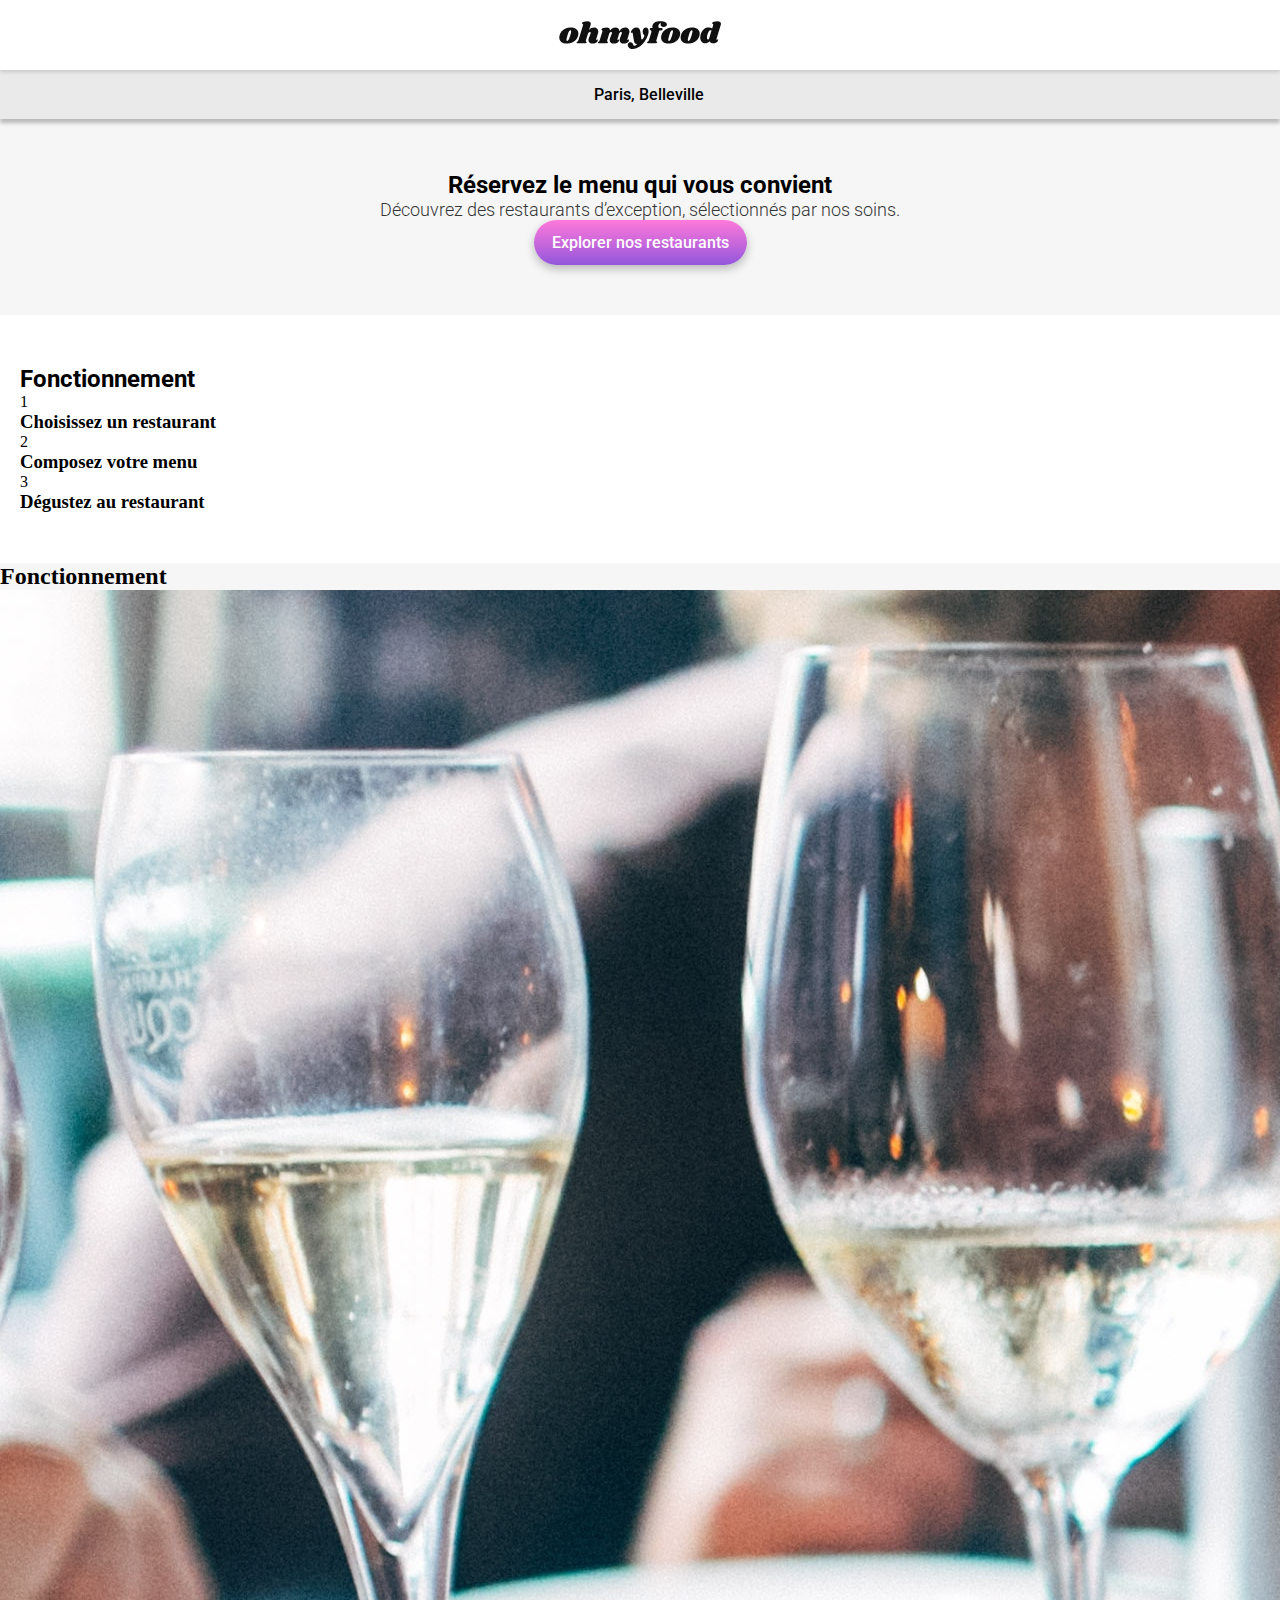
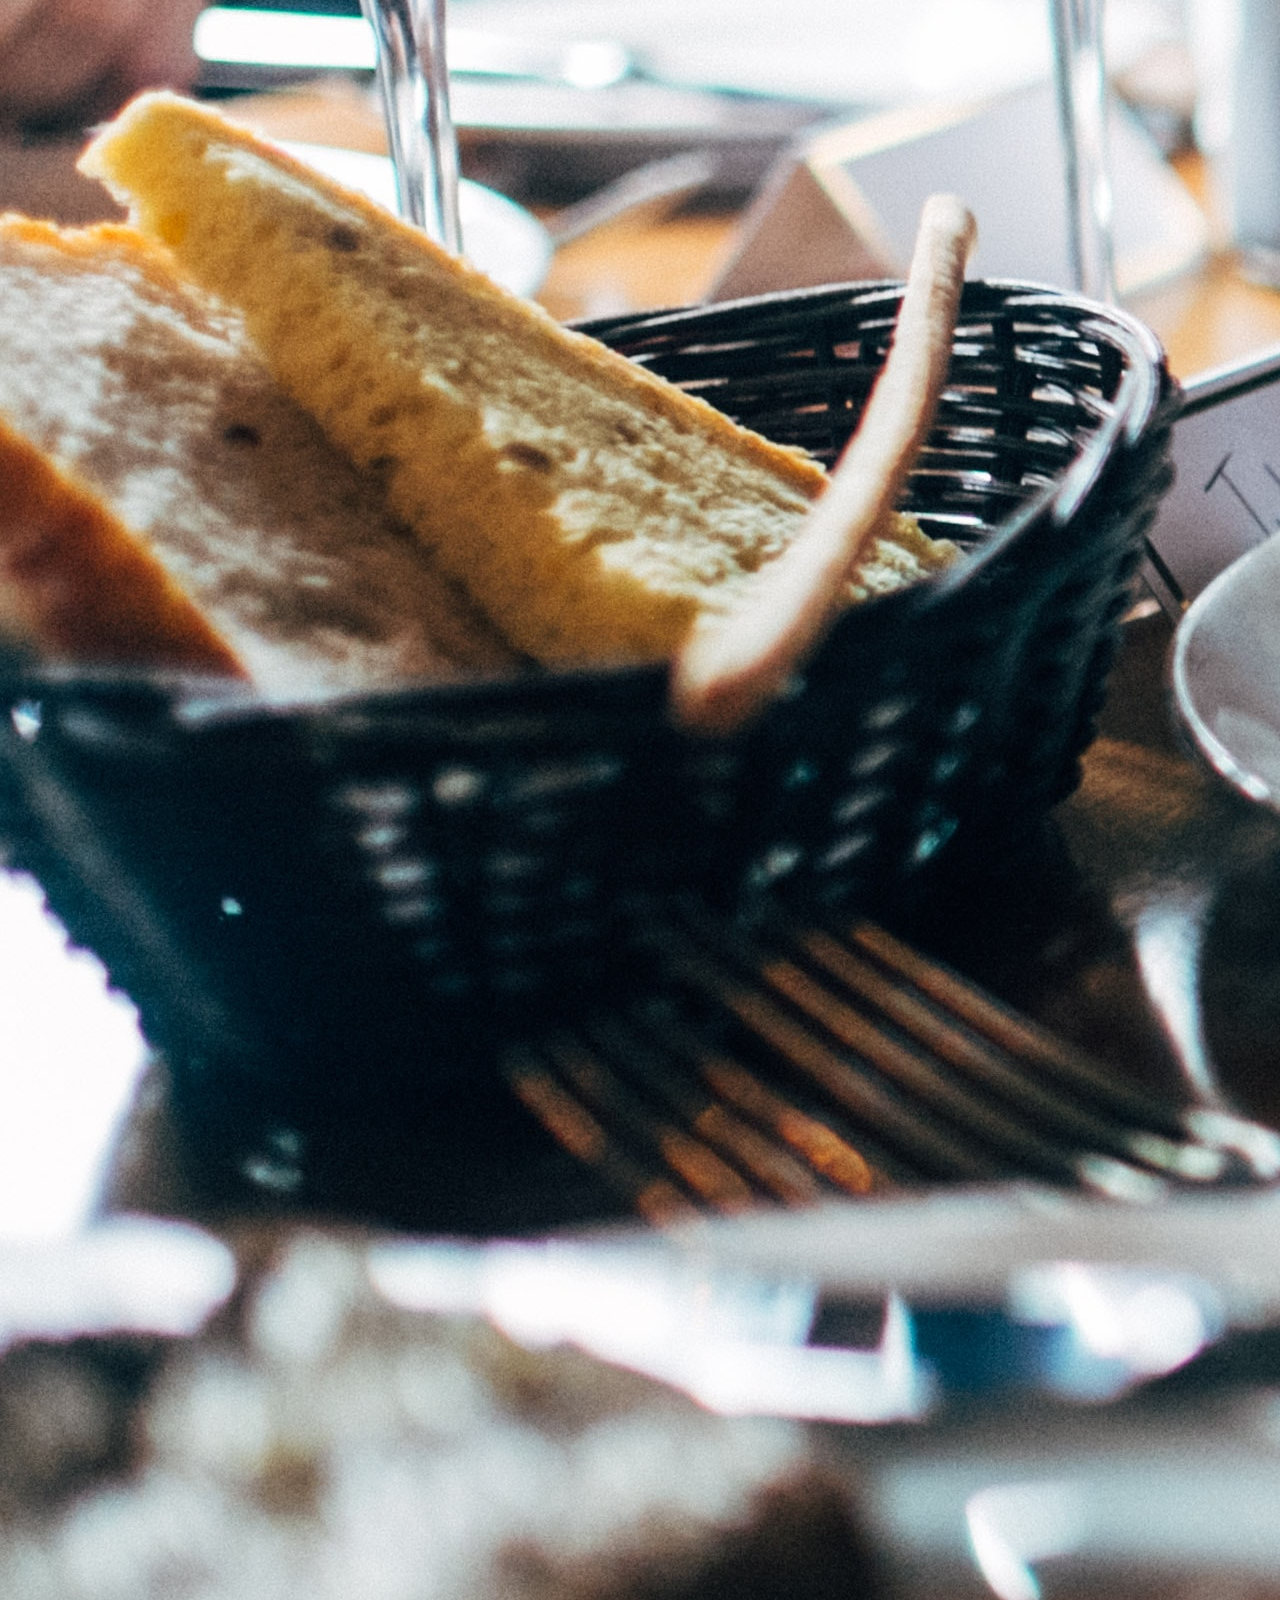
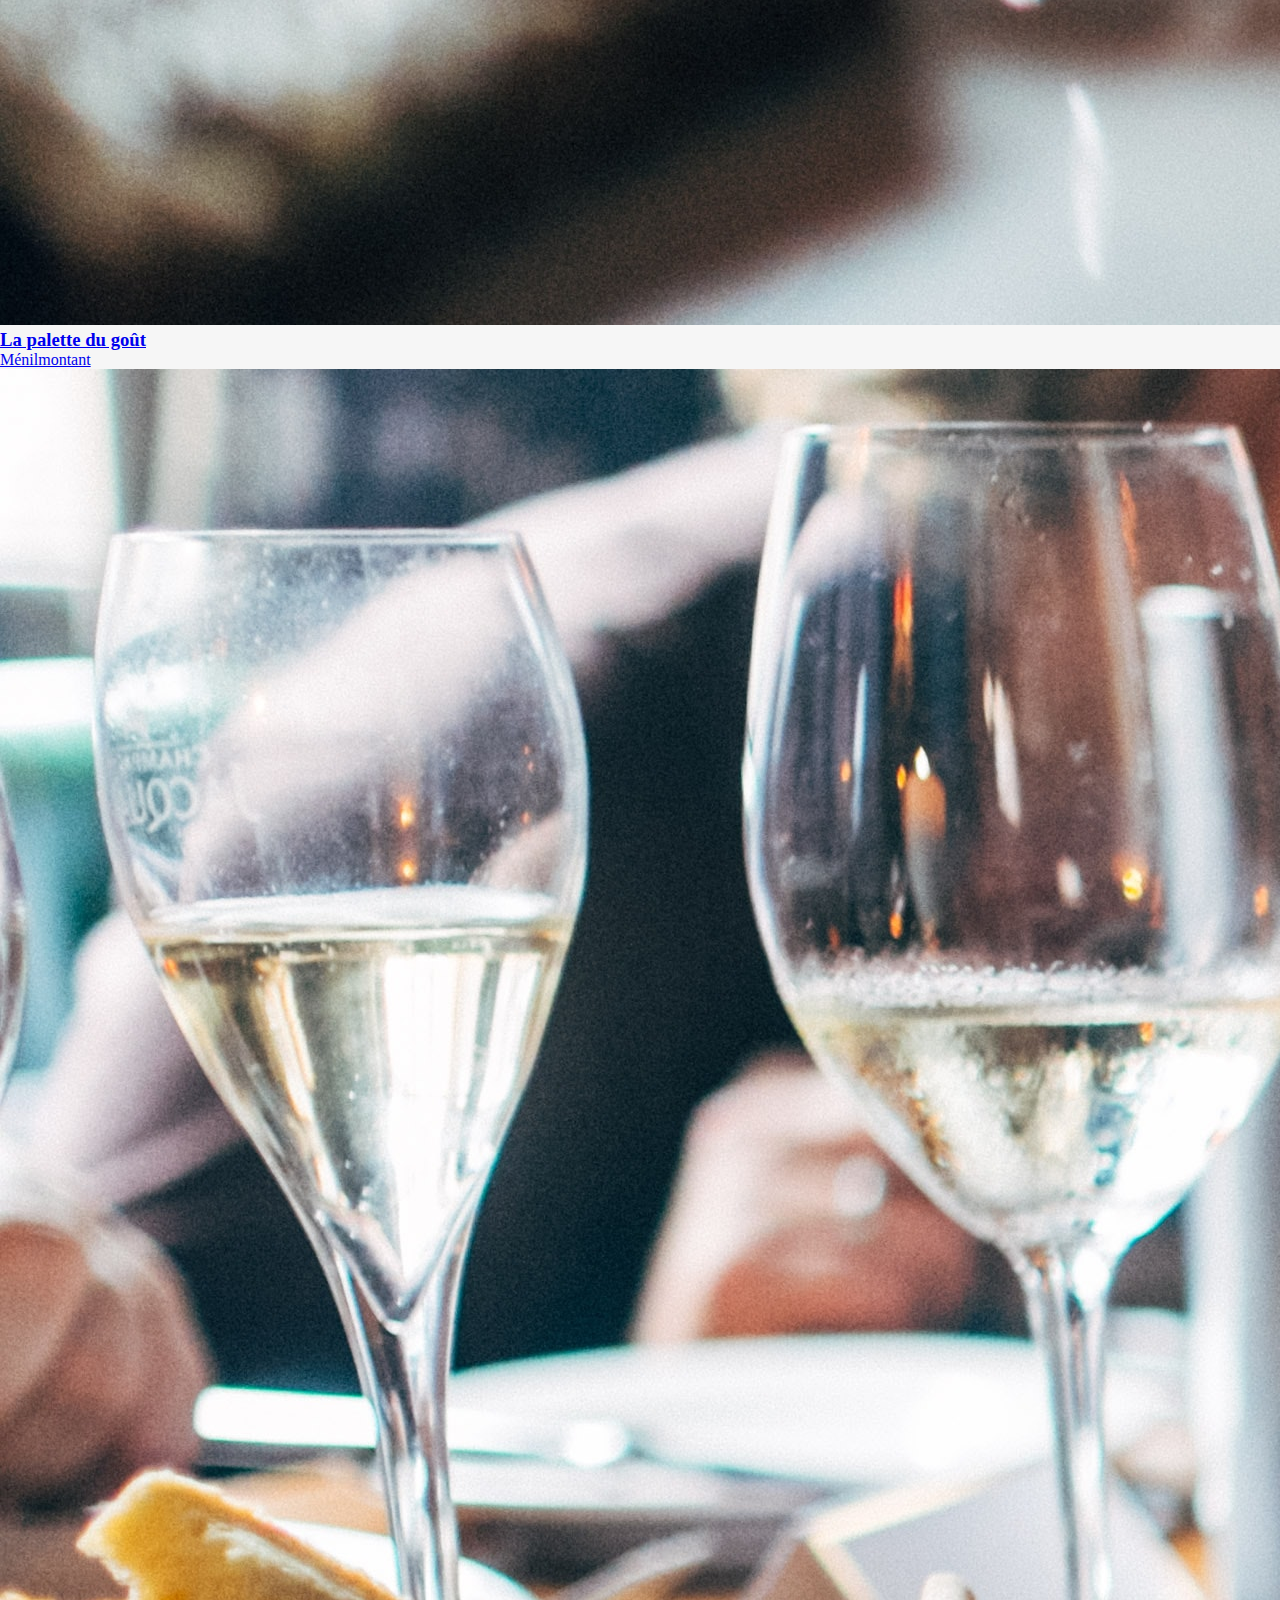
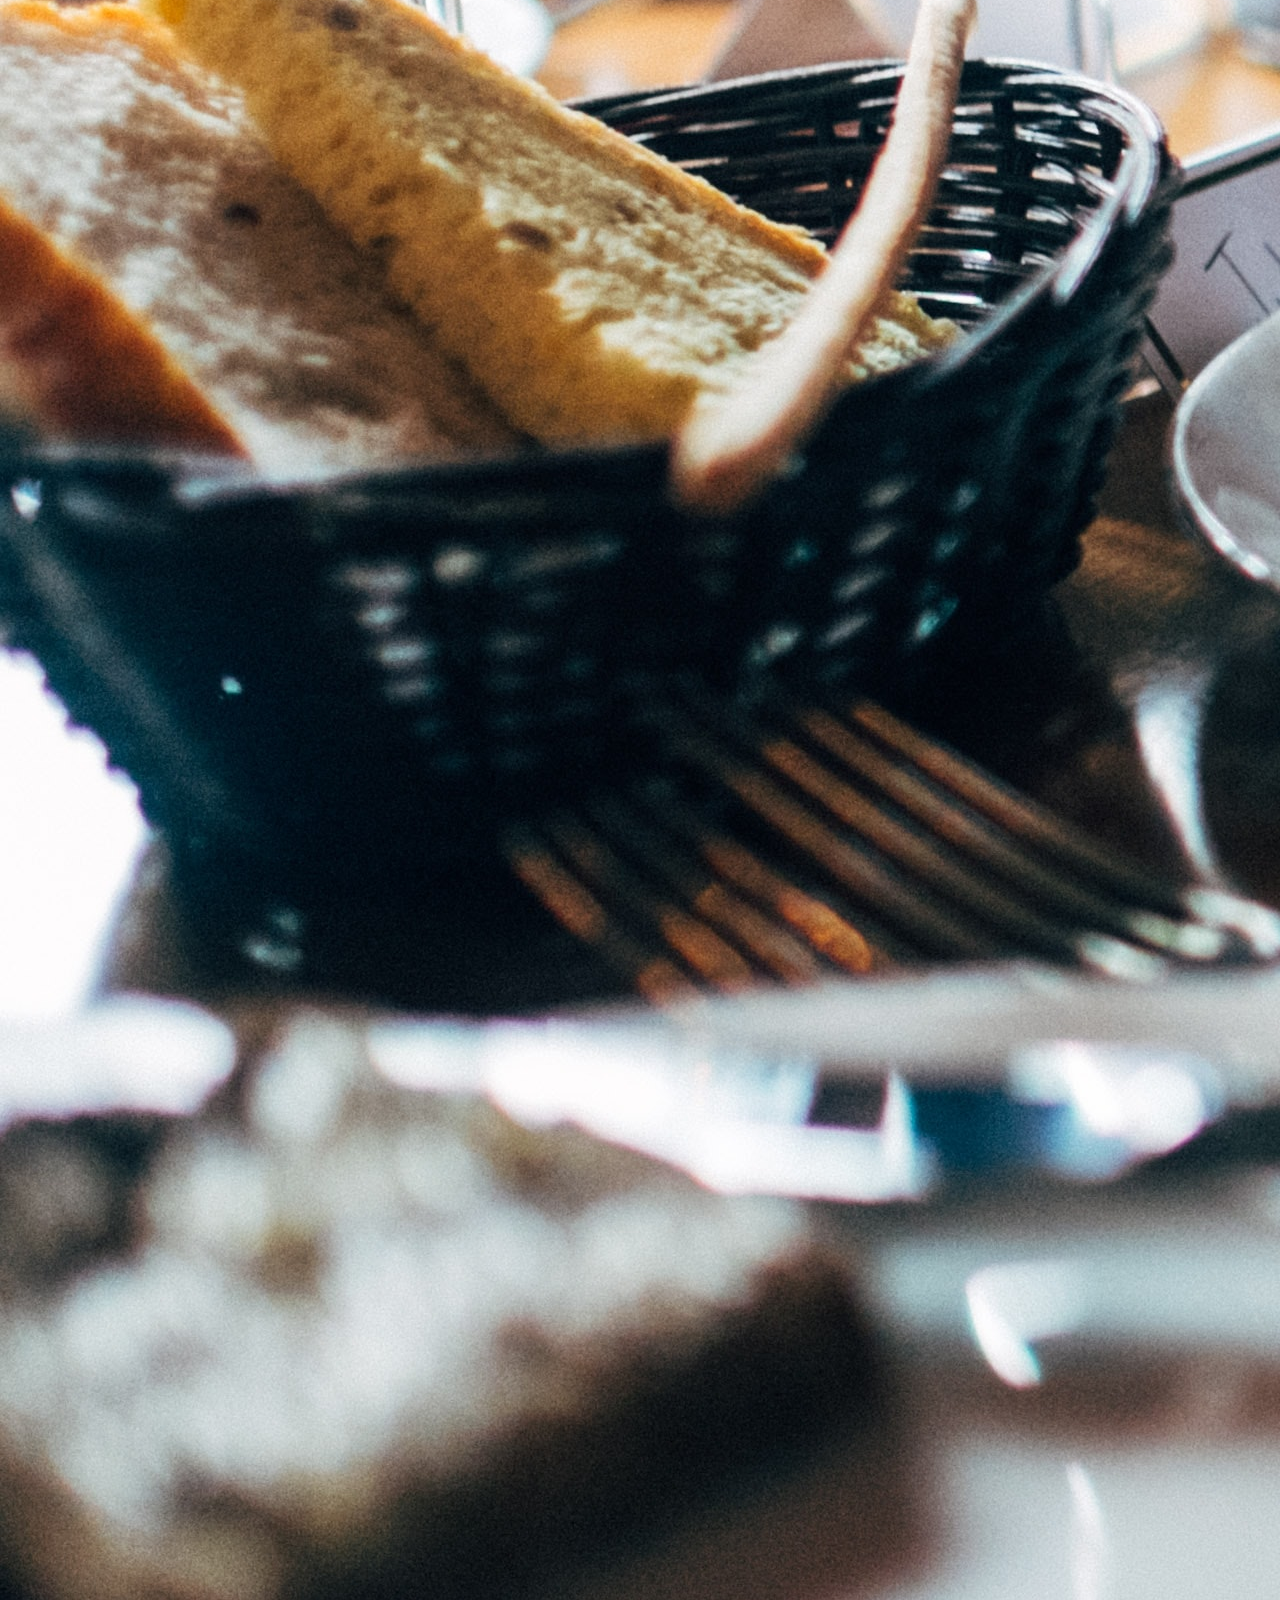
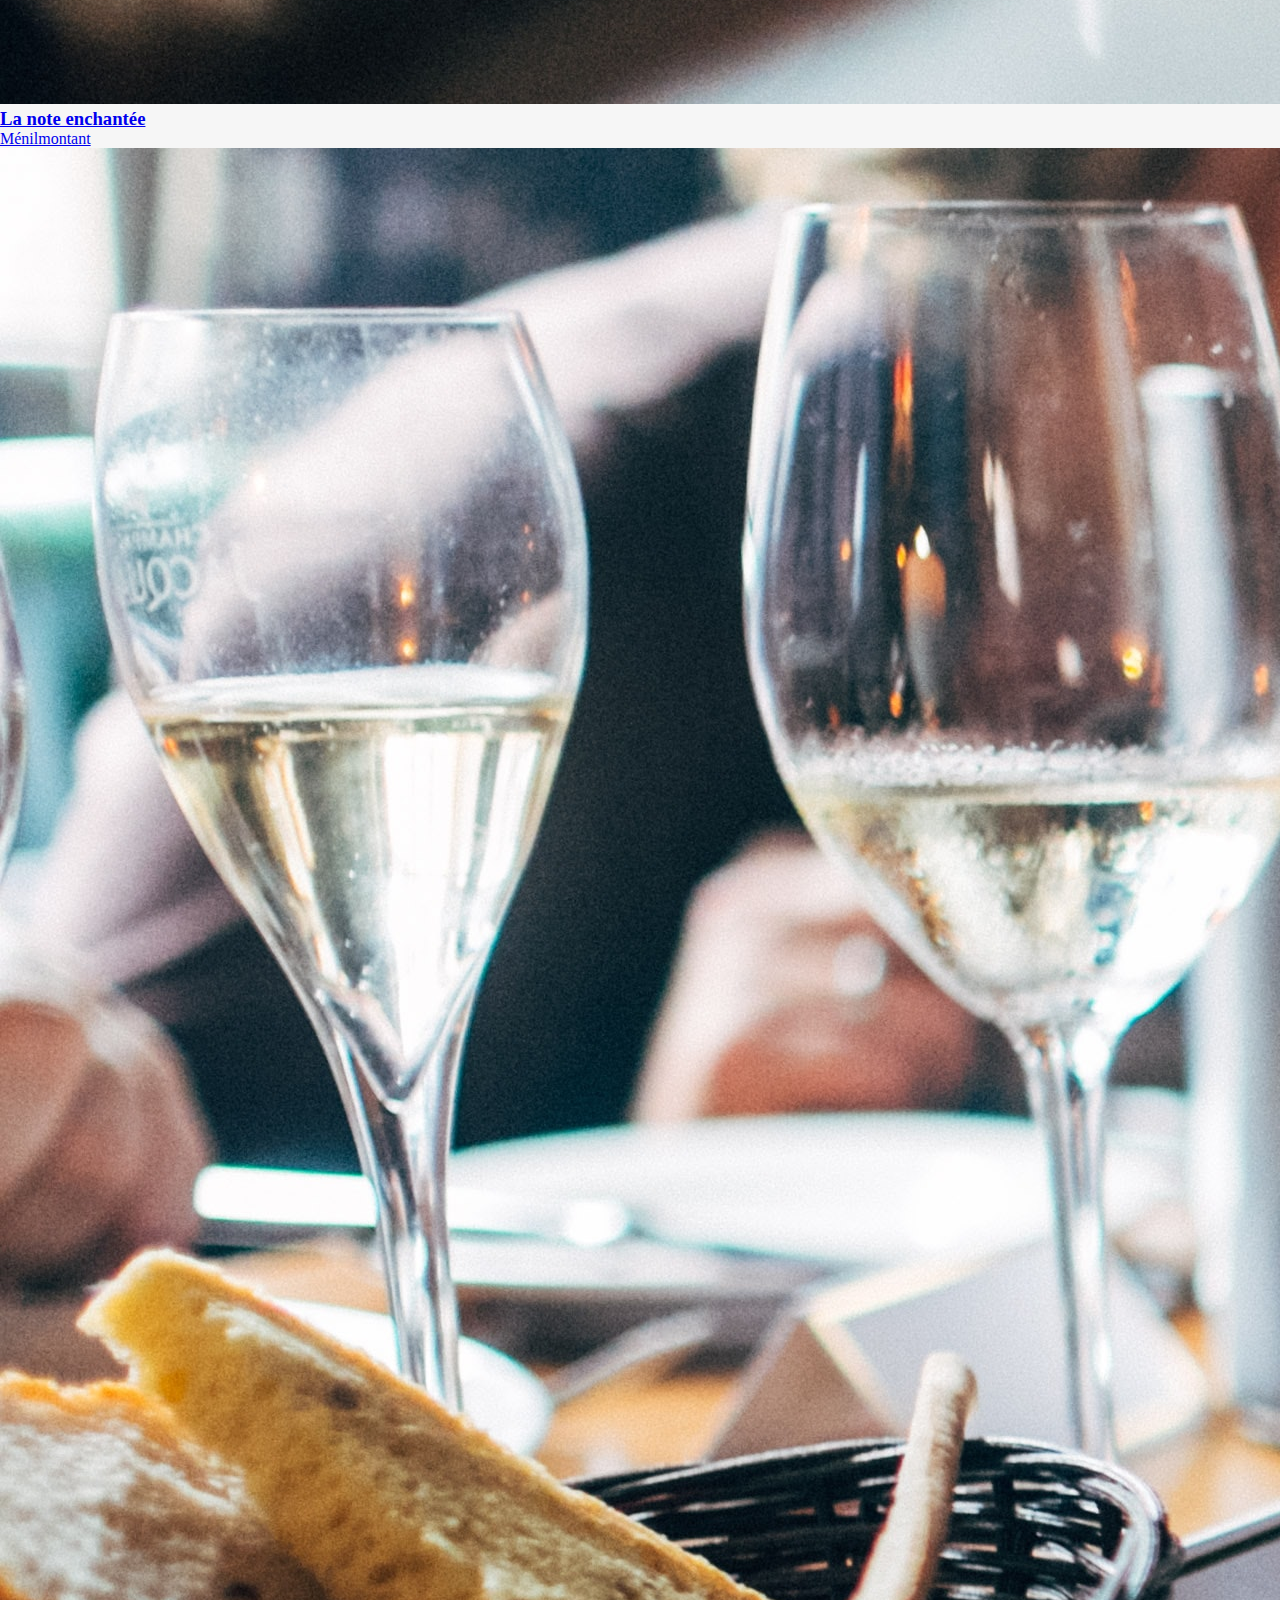
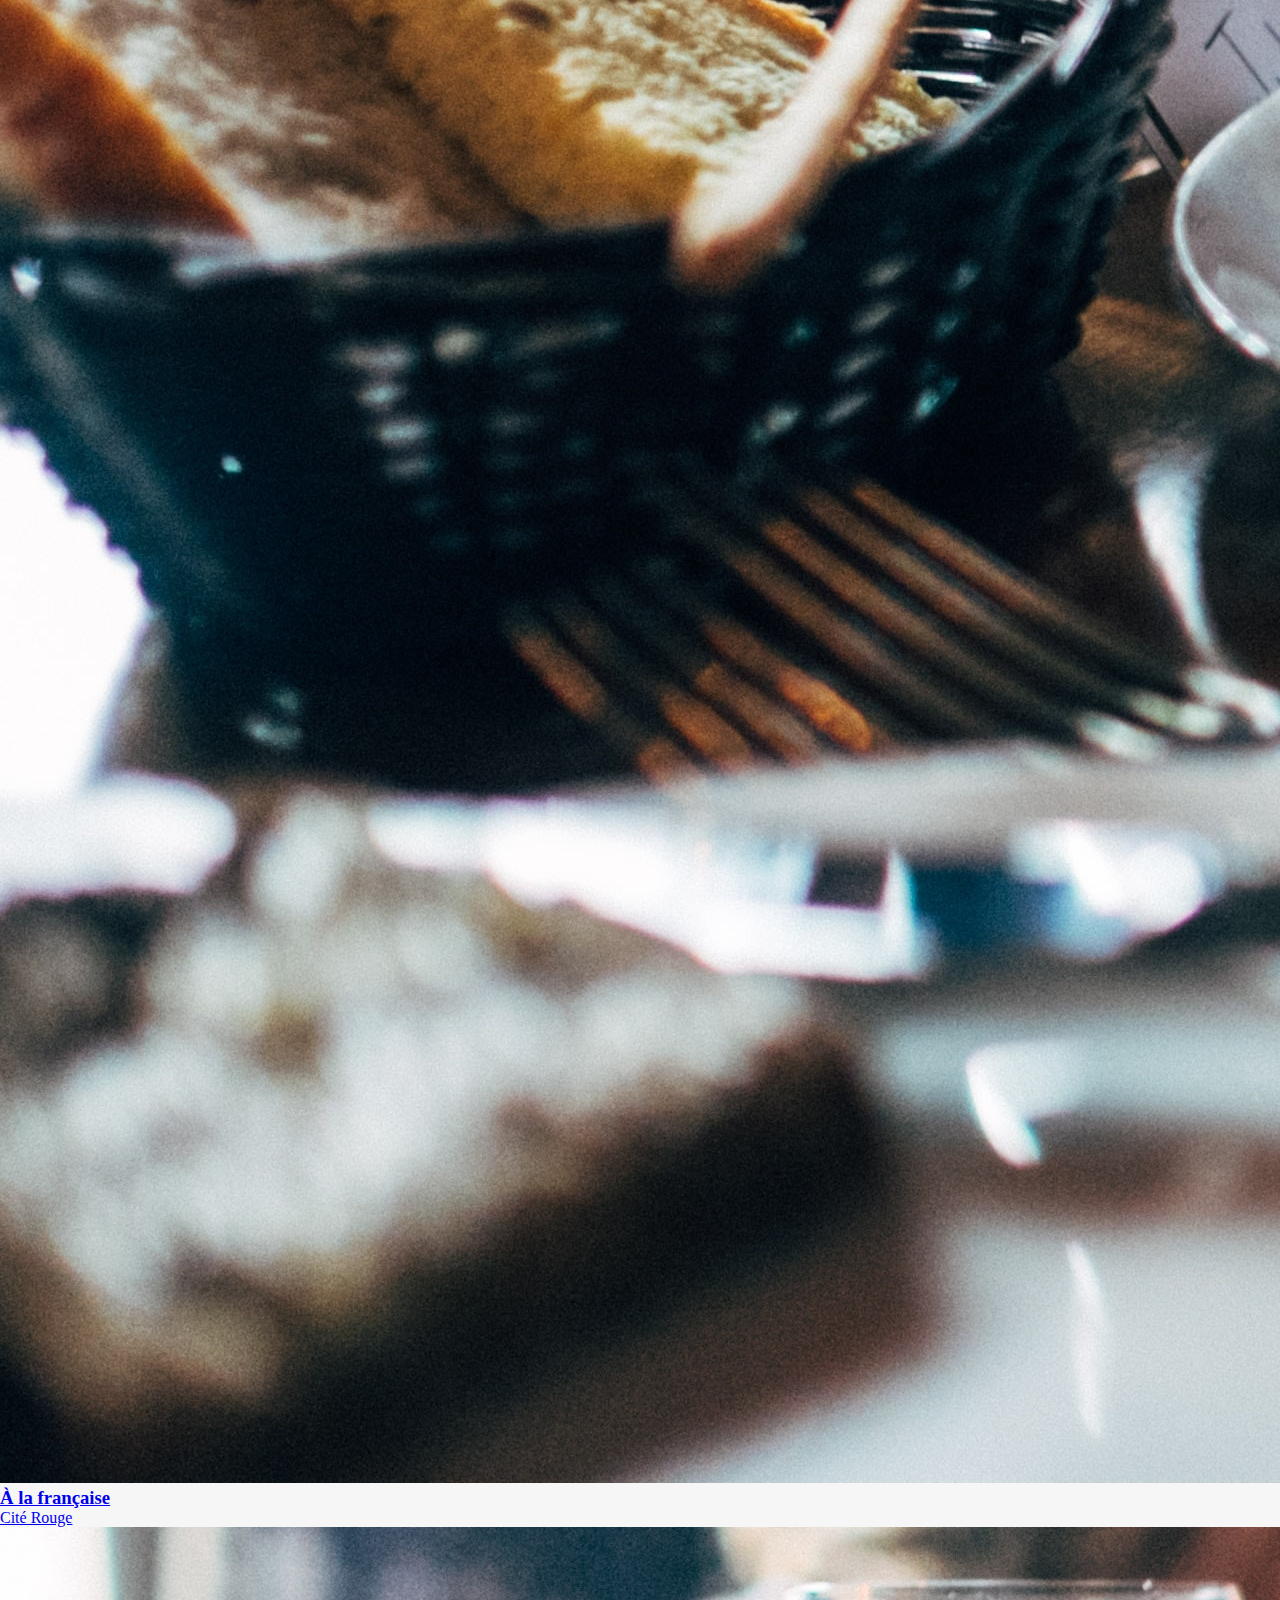
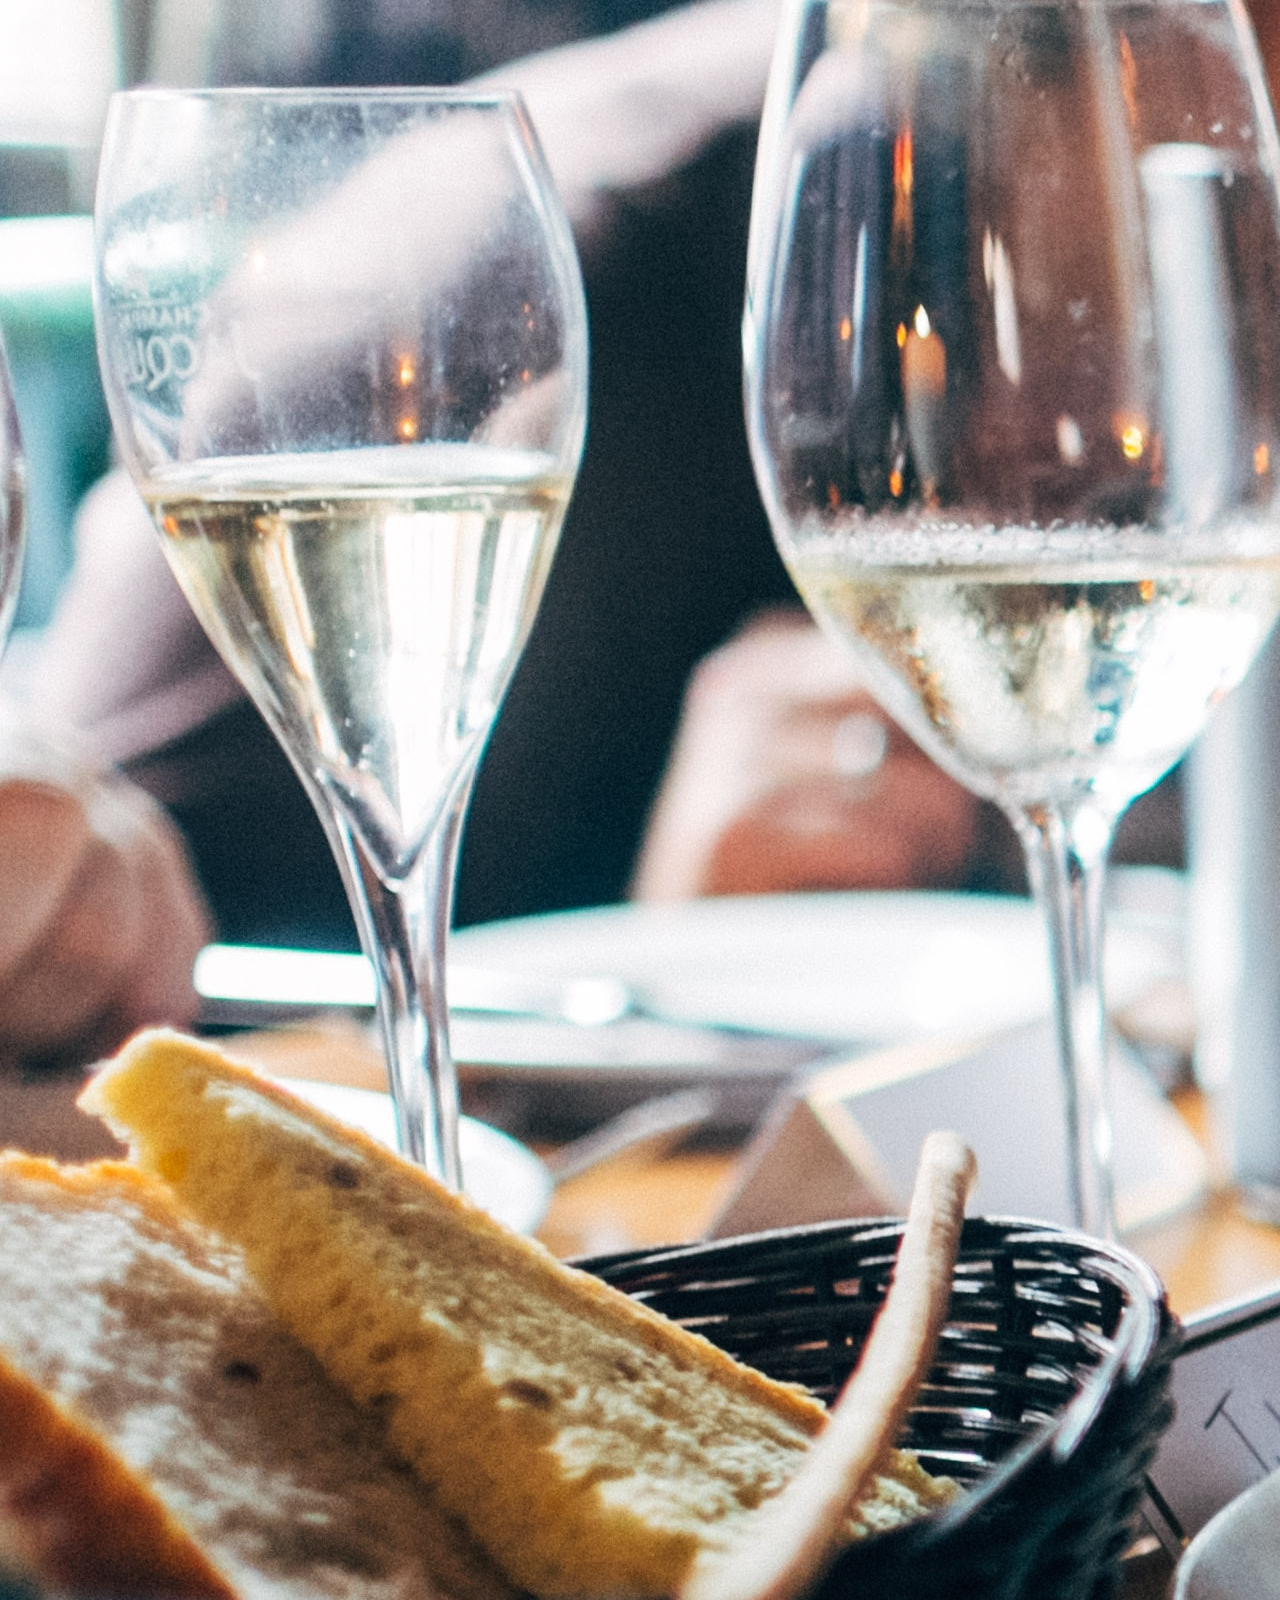
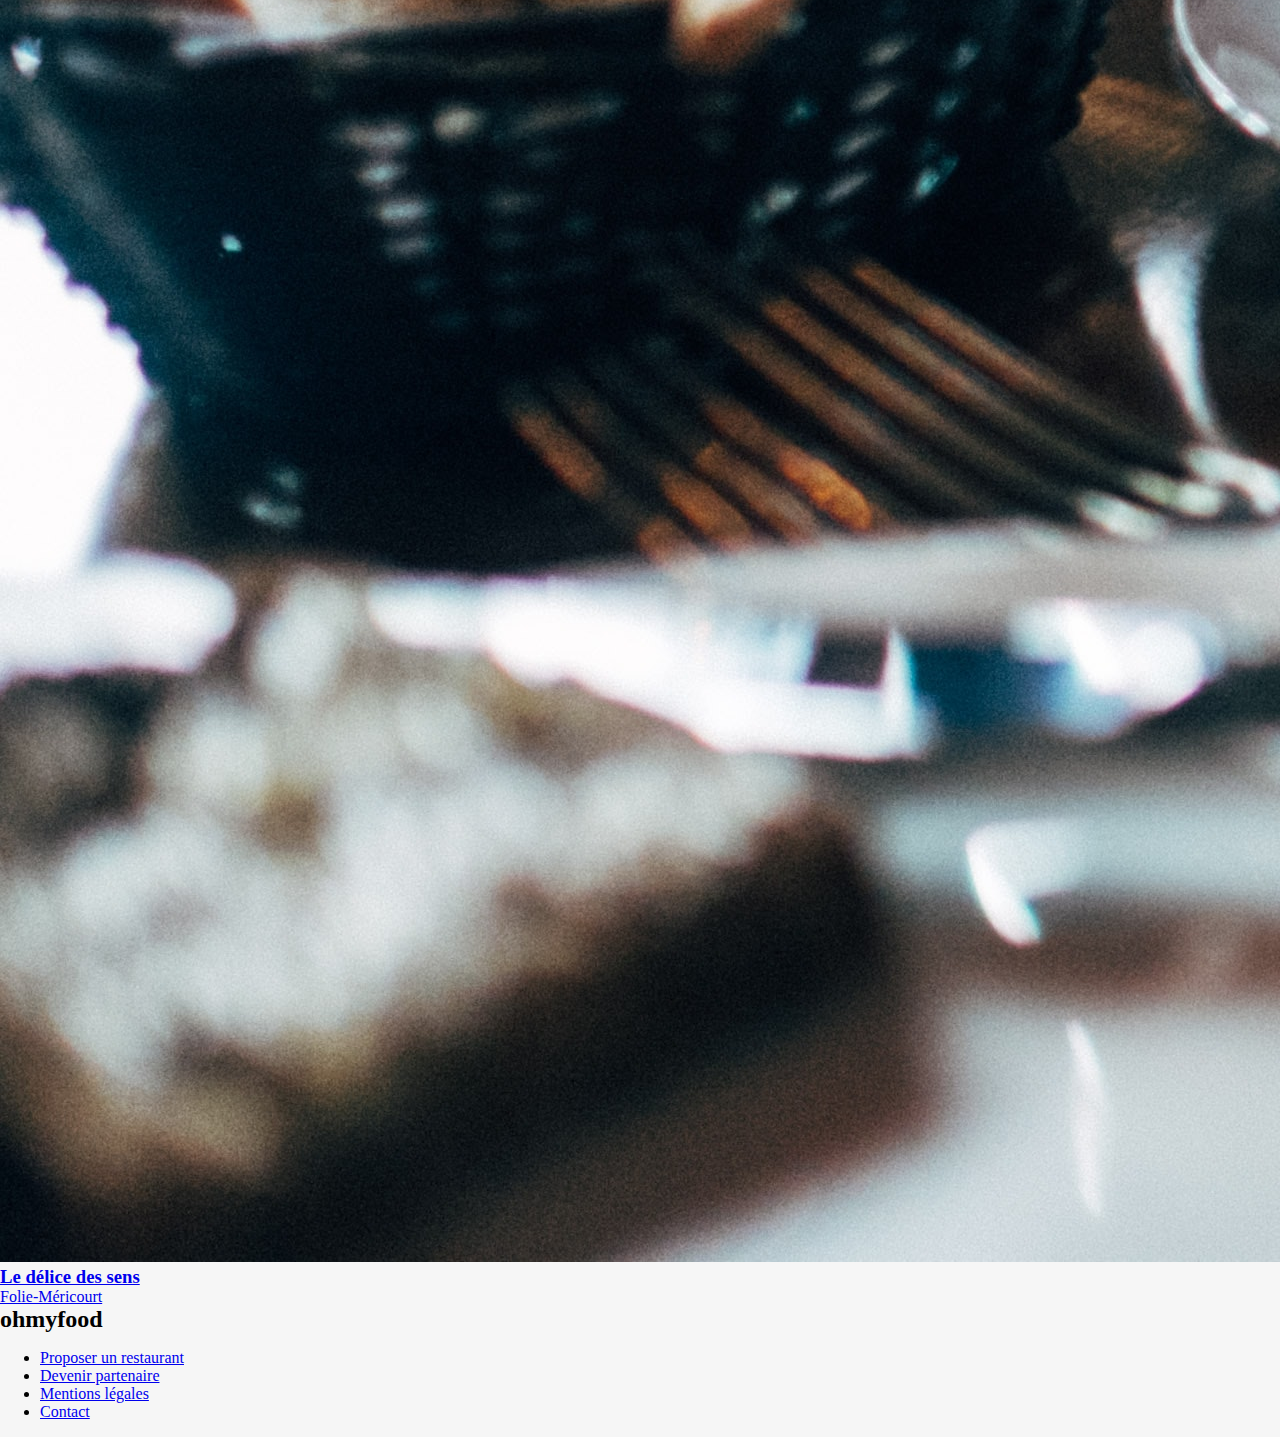
==== index.html @ 05fbb5c0 "Environnement + début respinsive" ====
<!DOCTYPE html>
<html lang="fr">

<head>
    <meta charset="UTF-8">
    <meta name="viewport" content="width=device-width, initial-scale=1.0">
    <title>Projet 3</title>
    <link rel="preconnect" href="https://fonts.googleapis.com">
    <link rel="preconnect" href="https://fonts.gstatic.com" crossorigin>
    <link href="https://fonts.googleapis.com/css2?family=Roboto&family=Shrikhand&display=swap" rel="stylesheet"> 
    <link rel="stylesheet" href="https://cdnjs.cloudflare.com/ajax/libs/font-awesome/6.2.1/css/all.min.css"
        integrity="sha512-MV7K8+y+gLIBoVD59lQIYicR65iaqukzvf/nwasF0nqhPay5w/9lJmVM2hMDcnK1OnMGCdVK+iQrJ7lzPJQd1w=="
        crossorigin="anonymous" referrerpolicy="no-referrer" />
    <link rel="stylesheet" href="./sass/main.css">
</head>
<body>
        <header class="header">
            <section class="header__logo">
                <img src="images/logo/ohmyfood@2x.svg" alt="logo" width="162" height="44">
            </section>
            <section class="header__localisation">
                <article class="header__localisation__value">
                    <i class="fas fa-map-marker-alt"></i>
                    <p>Paris, Belleville</p>
                </article>
            </section>
        </header>
        <main>
            <section class="hero">
                <h1 class="hero__title">Réservez le menu qui vous convient</h1>
                <p class="hero__subtitle">Découvrez des restaurants d’exception, sélectionnés par nos soins.</p>
                <a href="#" class="hero__link">Explorer nos restaurants</a>
            </section>

            <section class="working">
                <h2 class="working__title">Fonctionnement</h2>
                 <article class="working__cards">
                    <div class="working__cards__number">
                        <p>1</p>
                    </div>
                    <div class="working__cards__content">
                        <i class="fas fa-map-marker-alt"></i>
                        <h3 class="working__cards__content__title">Choisissez un restaurant</h3>
                    </div>
                 </article>
                 <article class="working__cards">
                    <div class="working__cards__number">
                        <p>2</p>
                    </div>
                    <div class="working__cards__content">
                        <i class="fas fa-map-marker-alt"></i>
                        <h3 class="working__cards__content__title">Composez votre menu</h3>
                    </div>
                 </article>
                 <article class="working__cards">
                    <div class="working__cards__number">
                        <p>3</p>
                    </div>
                    <div class="working__cards__content">
                        <i class="fas fa-map-marker-alt"></i>
                        <h3 class="working__cards__content__title">Dégustez au restaurant</h3>
                    </div>
                 </article>
            </section>

            <section class="restaurant">
                <h2 class="restaurant__title">Fonctionnement</h2>
                <article class="restaurant__cards">
                    <a class="restaurant__cards__content" href="#">
                        <img src="images/restaurants/jay-wennington-N_Y88TWmGwA-unsplash.jpg" alt="un bon petit plat de grand mère">
                        <div class="restaurant__cards__content__info">
                            <h3 class="restaurant__cards__content__title">La palette du goût</h3>
                            <p class="restaurant__cards__content__subtitle">Ménilmontant</p>
                            <i class="fas fa-map-marker-alt"></i>
                        </div>
                    </a>
                </article>
                <article class="restaurant__cards">
                    <a class="restaurant__cards__content" href="#">
                        <img src="images/restaurants/jay-wennington-N_Y88TWmGwA-unsplash.jpg" alt="un bon petit plat de grand mère">
                        <div class="restaurant__cards__content__info">
                            <h3 class="restaurant__cards__content__title">La note enchantée</h3>
                            <p class="restaurant__cards__content__subtitle">Ménilmontant</p>
                            <i class="fas fa-map-marker-alt"></i>
                        </div>
                    </a>
                </article>
                <article class="restaurant__cards">
                    <a class="restaurant__cards__content" href="#">
                        <img src="images/restaurants/jay-wennington-N_Y88TWmGwA-unsplash.jpg" alt="un bon petit plat de grand mère">
                        <div class="restaurant__cards__content__info">
                            <h3 class="restaurant__cards__content__title">À la française</h3>
                            <p class="restaurant__cards__content__subtitle">Cité Rouge</p>
                            <i class="fas fa-map-marker-alt"></i>
                        </div>
                    </a>
                </article>
                <article class="restaurant__cards">
                    <a class="restaurant__cards__content" href="#">
                        <img src="images/restaurants/jay-wennington-N_Y88TWmGwA-unsplash.jpg" alt="un bon petit plat de grand mère">
                        <div class="restaurant__cards__content__info">
                            <h3 class="restaurant__cards__content__title">Le délice des sens</h3>
                            <p class="restaurant__cards__content__subtitle">Folie-Méricourt</p>
                            <i class="fas fa-map-marker-alt"></i>
                        </div>
                    </a>
                </article>
            </section>
        </main> 
        <footer class="footer">
            <h2 class="footer__title">ohmyfood</h2>
            <section class="footer__menu">
                <ul class="footer_menu__content">
                    <li><a href="#"><span><i class="fas fa-map-marker-alt"></i></span>Proposer un restaurant</a></li>
                    <li><a href="#"><span><i class="fas fa-map-marker-alt"></i></span>Devenir partenaire</a></li>
                    <li><a href="#">Mentions légales</a></li>
                    <li><a href="#">Contact</a></li>
                </ul>
            </section>
        </footer>
</body>
</html>
---- sass/main.css ----
@import url(https://fonts.googleapis.com/css2?family=Roboto:wght@300;400;500&family=Shrikhand&display=swap);
body {
  background-color: #F6F6F6;
  margin: 0;
}

h1, h2, h3, p {
  margin: 0;
}

.header {
  box-shadow: 0px 4px 4px 0px rgba(0, 0, 0, 0.2509803922);
  position: fixed;
  top: 0;
  left: 0;
  width: 100%;
  background-color: #fff;
}
.header__logo {
  display: flex;
  justify-content: center;
  padding: 13px 0;
  box-shadow: 0px 2px 4px 0px rgba(0, 0, 0, 0.1490196078);
  position: relative;
  z-index: 2;
}
.header__localisation {
  display: flex;
  justify-content: center;
  background-color: #EAEAEA;
  z-index: 1;
  padding: 15px 0;
}
.header__localisation__value {
  display: flex;
  flex-direction: row;
  align-items: center;
  -moz-column-gap: 17px;
       column-gap: 17px;
}
.header__localisation__value p {
  font-family: "Roboto", sans-serif;
  font-weight: 500;
}

main {
  margin-top: 121px;
}

.hero {
  padding: 50px 20px;
  text-align: center;
}
.hero__title {
  font-family: "Roboto", sans-serif;
  font-size: 24px;
  font-weight: 700;
}
.hero__subtitle {
  font-family: "Roboto", sans-serif;
  font-size: 18px;
  font-weight: 300;
  color: #353535;
  line-height: 21px;
}
.hero__link {
  display: inline-block;
  text-align: center;
  text-decoration: none;
  color: #FFF;
  font-family: "Roboto", sans-serif;
  font-size: 16px;
  font-weight: 500;
  padding: 13px 18px;
  box-shadow: 0px 4px 10px 0px rgba(0, 0, 0, 0.2509803922);
  border-radius: 25px;
  background: linear-gradient(0deg, rgb(147, 86, 220) 0%, rgb(255, 121, 218) 100%);
}

.working {
  padding: 50px 20px;
  background-color: #FFF;
}
.working__title {
  font-family: "Roboto", sans-serif;
  font-size: 24px;
  font-weight: 700;
}/*# sourceMappingURL=main.css.map */
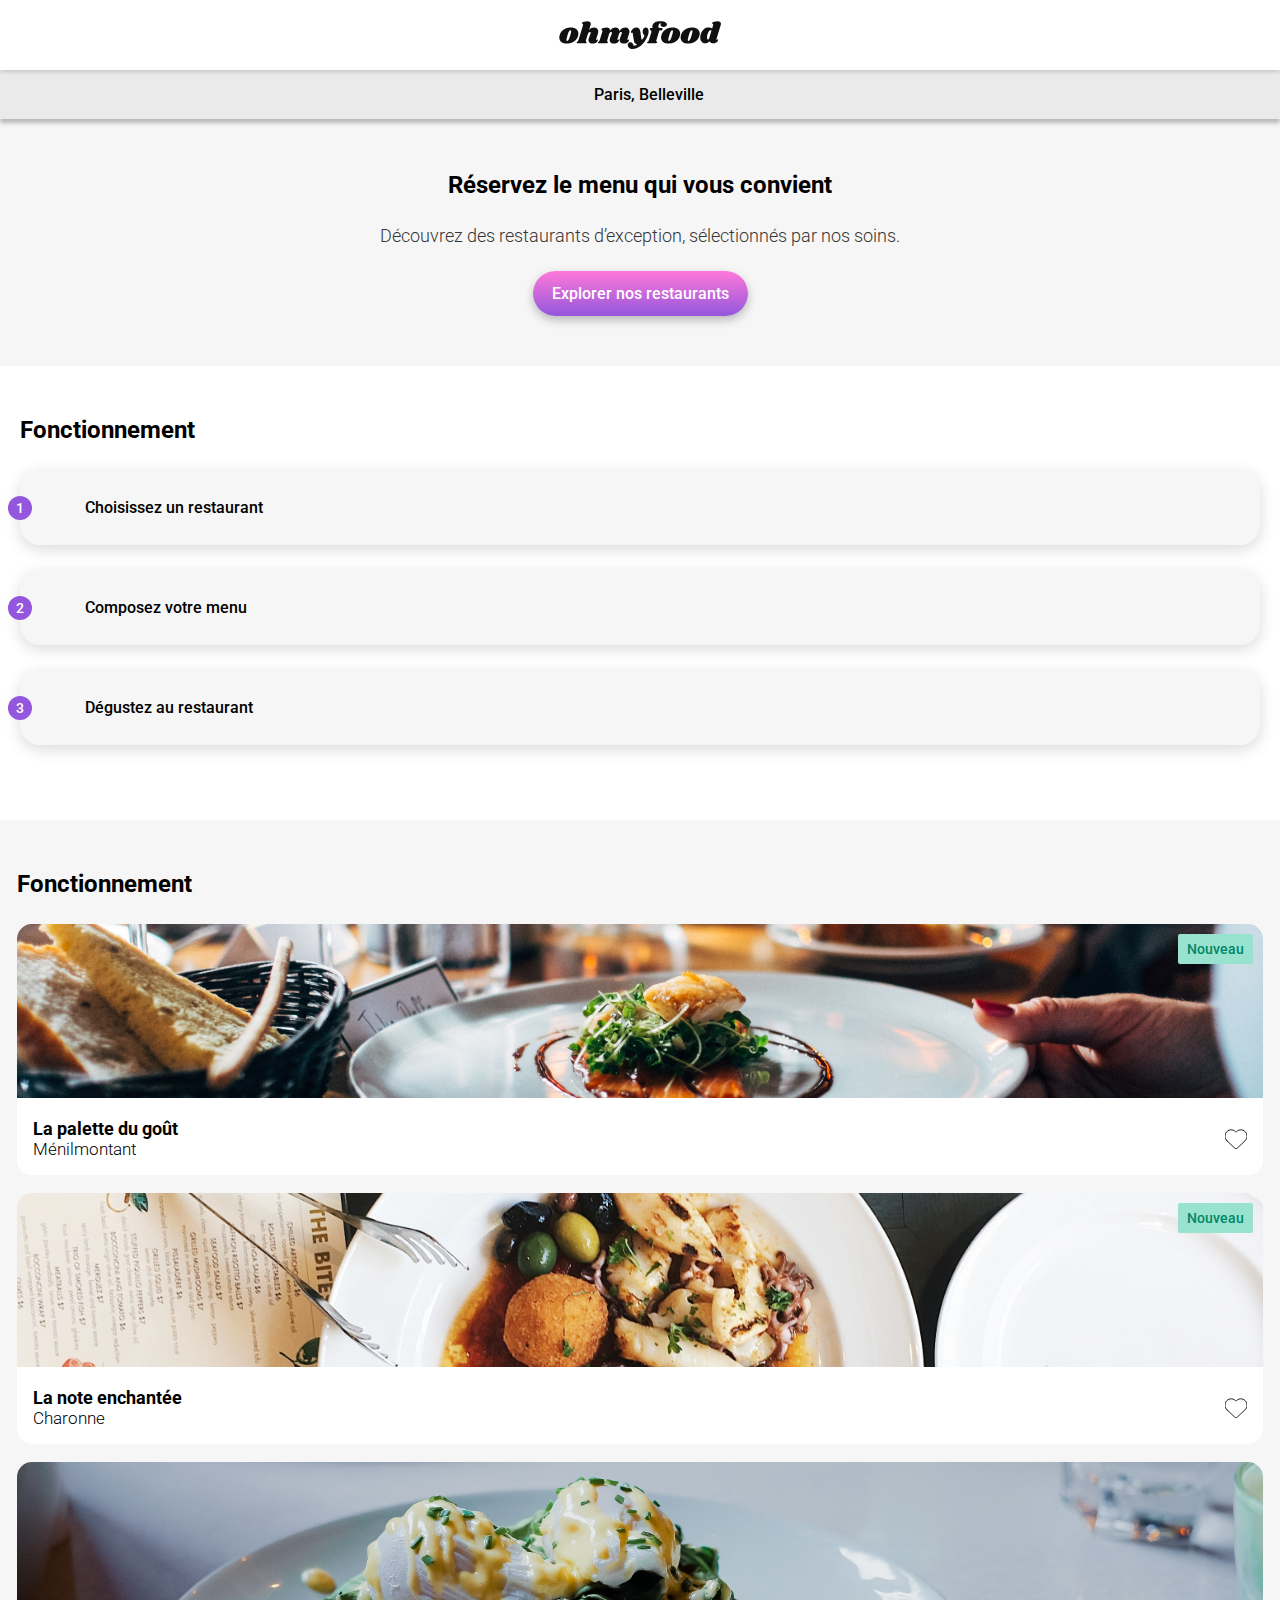
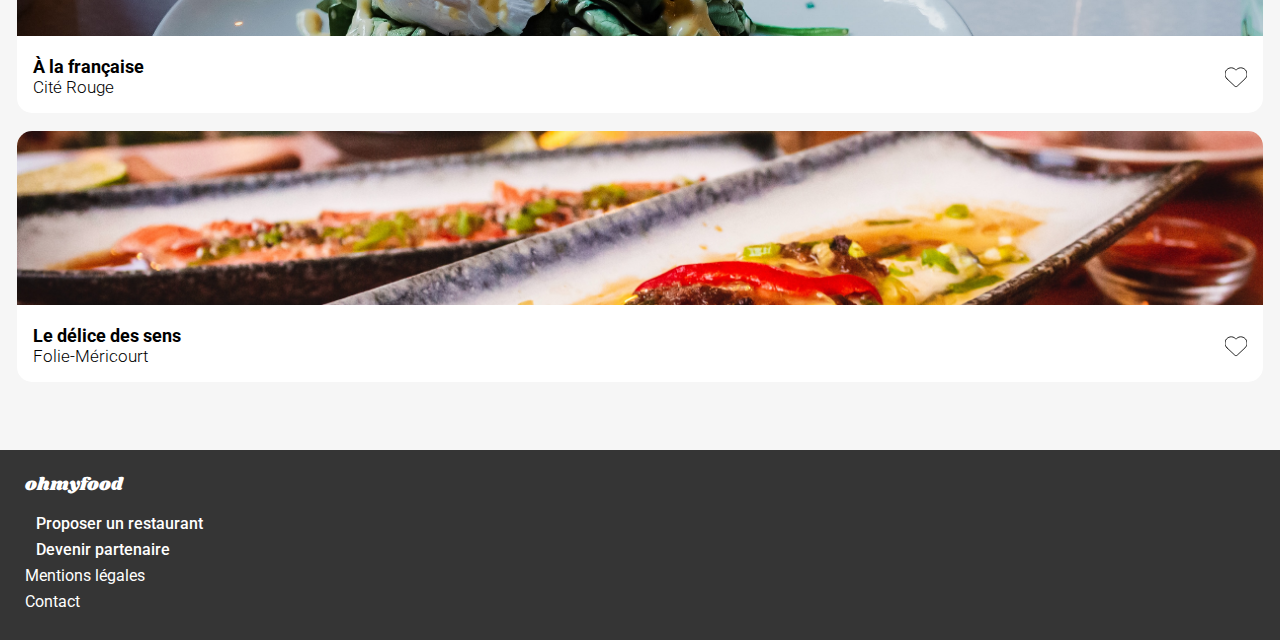
==== commit 74a8b1ef: "Intégrez la version mobile de la page d’accueil + animation page d'accueil" ====
--- a/index.html
+++ b/index.html
@@ -8,9 +8,7 @@
     <link rel="preconnect" href="https://fonts.googleapis.com">
     <link rel="preconnect" href="https://fonts.gstatic.com" crossorigin>
     <link href="https://fonts.googleapis.com/css2?family=Roboto&family=Shrikhand&display=swap" rel="stylesheet"> 
-    <link rel="stylesheet" href="https://cdnjs.cloudflare.com/ajax/libs/font-awesome/6.2.1/css/all.min.css"
-        integrity="sha512-MV7K8+y+gLIBoVD59lQIYicR65iaqukzvf/nwasF0nqhPay5w/9lJmVM2hMDcnK1OnMGCdVK+iQrJ7lzPJQd1w=="
-        crossorigin="anonymous" referrerpolicy="no-referrer" />
+    <link rel="stylesheet" href="https://cdnjs.cloudflare.com/ajax/libs/font-awesome/6.5.1/css/all.min.css" integrity="sha512-DTOQO9RWCH3ppGqcWaEA1BIZOC6xxalwEsw9c2QQeAIftl+Vegovlnee1c9QX4TctnWMn13TZye+giMm8e2LwA==" crossorigin="anonymous" referrerpolicy="no-referrer" />
     <link rel="stylesheet" href="./sass/main.css">
 </head>
 <body>
@@ -39,7 +37,7 @@
                         <p>1</p>
                     </div>
                     <div class="working__cards__content">
-                        <i class="fas fa-map-marker-alt"></i>
+                        <i class="fas fa-mobile-screen-button"></i>
                         <h3 class="working__cards__content__title">Choisissez un restaurant</h3>
                     </div>
                  </article>
@@ -48,7 +46,7 @@
                         <p>2</p>
                     </div>
                     <div class="working__cards__content">
-                        <i class="fas fa-map-marker-alt"></i>
+                        <i class="fas fa-list"></i>
                         <h3 class="working__cards__content__title">Composez votre menu</h3>
                     </div>
                  </article>
@@ -57,7 +55,7 @@
                         <p>3</p>
                     </div>
                     <div class="working__cards__content">
-                        <i class="fas fa-map-marker-alt"></i>
+                        <i class="fas fa-store purple"></i>
                         <h3 class="working__cards__content__title">Dégustez au restaurant</h3>
                     </div>
                  </article>
@@ -65,43 +63,87 @@
 
             <section class="restaurant">
                 <h2 class="restaurant__title">Fonctionnement</h2>
-                <article class="restaurant__cards">
-                    <a class="restaurant__cards__content" href="#">
-                        <img src="images/restaurants/jay-wennington-N_Y88TWmGwA-unsplash.jpg" alt="un bon petit plat de grand mère">
+                <article class="restaurant__cards new">
+                    <a href="#" class="restaurant__cards__content">
+                        <img src="images/restaurants/jay-wennington-N_Y88TWmGwA-unsplash.jpg" alt="un bon petit plat de grand mère" >
                         <div class="restaurant__cards__content__info">
-                            <h3 class="restaurant__cards__content__title">La palette du goût</h3>
-                            <p class="restaurant__cards__content__subtitle">Ménilmontant</p>
-                            <i class="fas fa-map-marker-alt"></i>
+                            <h3 class="restaurant__cards__content__info__title">La palette du goût</h3>
+                            <p class="restaurant__cards__content__info__subtitle">Ménilmontant</p>
+                            <input type="checkbox" class="restaurant__cards__content__info__checkbox" id="checkbox1" />
+                            <label for="checkbox1">   
+                                <svg xmlns="http://www.w3.org/2000/svg" viewBox="0 0 512 512">
+                                    <path fill="white" stroke="black" stroke-width="20" stroke-linecap="round" stroke-linejoin="round" stroke-miterlimit="10" d="M47.6 300.4L228.3 469.1c7.5 7 17.4 10.9 27.7 10.9s20.2-3.9 27.7-10.9L464.4 300.4c30.4-28.3 47.6-68 47.6-109.5v-5.8c0-69.9-50.5-129.5-119.4-141C347 36.5 300.6 51.4 268 84L256 96 244 84c-32.6-32.6-79-47.5-124.6-39.9C50.5 55.6 0 115.2 0 185.1v5.8c0 41.5 17.2 81.2 47.6 109.5z"/>
+                                    <defs>
+                                        <linearGradient id="gradient-horizontal" x2="0" y2="1">
+                                            <stop offset="0%" stop-color="#9356dc" />
+                                            <stop offset="100%" stop-color="#ff79da" />
+                                        </linearGradient>
+                                    </defs>
+                                </svg>
+                            </label> 
+                        </div>
+                    </a>
+                </article>
+                <article class="restaurant__cards new">
+                    <a href="#" class="restaurant__cards__content">
+                        <img src="images/restaurants/stil-u2Lp8tXIcjw-unsplash.jpg" alt="un plat principal à base de pomme de terre et de viande" width="340">
+                        <div class="restaurant__cards__content__info">
+                            <h3 class="restaurant__cards__content__info__title">La note enchantée</h3>
+                            <p class="restaurant__cards__content__info__subtitle">Charonne</p>
+                            <input type="checkbox" class="restaurant__cards__content__info__checkbox" id="checkbox2" />
+                            <label for="checkbox2"> 
+                            <svg xmlns="http://www.w3.org/2000/svg" viewBox="0 0 512 512">
+                                <path fill="white" stroke="black" stroke-width="20" stroke-linecap="round" stroke-linejoin="round" stroke-miterlimit="10" d="M47.6 300.4L228.3 469.1c7.5 7 17.4 10.9 27.7 10.9s20.2-3.9 27.7-10.9L464.4 300.4c30.4-28.3 47.6-68 47.6-109.5v-5.8c0-69.9-50.5-129.5-119.4-141C347 36.5 300.6 51.4 268 84L256 96 244 84c-32.6-32.6-79-47.5-124.6-39.9C50.5 55.6 0 115.2 0 185.1v5.8c0 41.5 17.2 81.2 47.6 109.5z"/>
+                                <defs>
+                                    <linearGradient id="gradient-horizontal" x2="0" y2="1">
+                                        <stop offset="0%" stop-color="#9356dc" />
+                                        <stop offset="100%" stop-color="#ff79da" />
+                                    </linearGradient>
+                                </defs>
+                            </svg>
+                            </label>
                         </div>
                     </a>
                 </article>
                 <article class="restaurant__cards">
-                    <a class="restaurant__cards__content" href="#">
-                        <img src="images/restaurants/jay-wennington-N_Y88TWmGwA-unsplash.jpg" alt="un bon petit plat de grand mère">
+                    <a href="#" class="restaurant__cards__content">
+                        <img src="images/restaurants/toa-heftiba-DQKerTsQwi0-unsplash.jpg" alt="une entrée à base d'oeuf" width="340">
                         <div class="restaurant__cards__content__info">
-                            <h3 class="restaurant__cards__content__title">La note enchantée</h3>
-                            <p class="restaurant__cards__content__subtitle">Ménilmontant</p>
-                            <i class="fas fa-map-marker-alt"></i>
+                            <h3 class="restaurant__cards__content__info__title">À la française</h3>
+                            <p class="restaurant__cards__content__info__subtitle">Cité Rouge</p>
+                            <input type="checkbox" class="restaurant__cards__content__info__checkbox" id="checkbox3" />
+                            <label for="checkbox3"> 
+                            <svg xmlns="http://www.w3.org/2000/svg" viewBox="0 0 512 512">
+                                <path fill="white" stroke="black" stroke-width="20" stroke-linecap="round" stroke-linejoin="round" stroke-miterlimit="10" d="M47.6 300.4L228.3 469.1c7.5 7 17.4 10.9 27.7 10.9s20.2-3.9 27.7-10.9L464.4 300.4c30.4-28.3 47.6-68 47.6-109.5v-5.8c0-69.9-50.5-129.5-119.4-141C347 36.5 300.6 51.4 268 84L256 96 244 84c-32.6-32.6-79-47.5-124.6-39.9C50.5 55.6 0 115.2 0 185.1v5.8c0 41.5 17.2 81.2 47.6 109.5z"/>
+                                <defs>
+                                    <linearGradient id="gradient-horizontal" x2="0" y2="1">
+                                        <stop offset="0%" stop-color="#9356dc" />
+                                        <stop offset="100%" stop-color="#ff79da" />
+                                    </linearGradient>
+                                </defs>
+                            </svg>
+                            </label>
                         </div>
                     </a>
                 </article>
                 <article class="restaurant__cards">
-                    <a class="restaurant__cards__content" href="#">
-                        <img src="images/restaurants/jay-wennington-N_Y88TWmGwA-unsplash.jpg" alt="un bon petit plat de grand mère">
+                    <a href="#" class="restaurant__cards__content">
+                        <img src="images/restaurants/louis-hansel-shotsoflouis-qNBGVyOCY8Q-unsplash.jpg" alt="un bon petit plat de grand mère" >
                         <div class="restaurant__cards__content__info">
-                            <h3 class="restaurant__cards__content__title">À la française</h3>
-                            <p class="restaurant__cards__content__subtitle">Cité Rouge</p>
-                            <i class="fas fa-map-marker-alt"></i>
-                        </div>
-                    </a>
-                </article>
-                <article class="restaurant__cards">
-                    <a class="restaurant__cards__content" href="#">
-                        <img src="images/restaurants/jay-wennington-N_Y88TWmGwA-unsplash.jpg" alt="un bon petit plat de grand mère">
-                        <div class="restaurant__cards__content__info">
-                            <h3 class="restaurant__cards__content__title">Le délice des sens</h3>
-                            <p class="restaurant__cards__content__subtitle">Folie-Méricourt</p>
-                            <i class="fas fa-map-marker-alt"></i>
+                            <h3 class="restaurant__cards__content__info__title">Le délice des sens</h3>
+                            <p class="restaurant__cards__content__info__subtitle">Folie-Méricourt</p>
+                            <input type="checkbox" class="restaurant__cards__content__info__checkbox" id="checkbox4" />
+                            <label for="checkbox4">   
+                                <svg xmlns="http://www.w3.org/2000/svg" viewBox="0 0 512 512">
+                                    <path fill="white" stroke="black" stroke-width="20" stroke-linecap="round" stroke-linejoin="round" stroke-miterlimit="10" d="M47.6 300.4L228.3 469.1c7.5 7 17.4 10.9 27.7 10.9s20.2-3.9 27.7-10.9L464.4 300.4c30.4-28.3 47.6-68 47.6-109.5v-5.8c0-69.9-50.5-129.5-119.4-141C347 36.5 300.6 51.4 268 84L256 96 244 84c-32.6-32.6-79-47.5-124.6-39.9C50.5 55.6 0 115.2 0 185.1v5.8c0 41.5 17.2 81.2 47.6 109.5z"/>
+                                    <defs>
+                                        <linearGradient id="gradient-horizontal" x2="0" y2="1">
+                                            <stop offset="0%" stop-color="#9356dc" />
+                                            <stop offset="100%" stop-color="#ff79da" />
+                                        </linearGradient>
+                                    </defs>
+                                </svg>
+                            </label> 
                         </div>
                     </a>
                 </article>
@@ -110,9 +152,9 @@
         <footer class="footer">
             <h2 class="footer__title">ohmyfood</h2>
             <section class="footer__menu">
-                <ul class="footer_menu__content">
-                    <li><a href="#"><span><i class="fas fa-map-marker-alt"></i></span>Proposer un restaurant</a></li>
-                    <li><a href="#"><span><i class="fas fa-map-marker-alt"></i></span>Devenir partenaire</a></li>
+                <ul class="footer__menu__content">
+                    <li><a class="footer__menu__content--gras" href="#"><span><i class="fa-solid fa-utensils"></i></span>Proposer un restaurant</a></li>
+                    <li><a class="footer__menu__content--gras" href="#"><span><i class="fa-solid fa-handshake-angle"></i></span>Devenir partenaire</a></li>
                     <li><a href="#">Mentions légales</a></li>
                     <li><a href="#">Contact</a></li>
                 </ul>
--- a/sass/main.css
+++ b/sass/main.css
@@ -1,11 +1,34 @@
 @import url(https://fonts.googleapis.com/css2?family=Roboto:wght@300;400;500&family=Shrikhand&display=swap);
 body {
+  margin: 0;
   background-color: #F6F6F6;
-  margin: 0;
 }
 
 h1, h2, h3, p {
   margin: 0;
+}
+
+h1 {
+  font-family: "Roboto", sans-serif;
+  font-size: 24px;
+  font-weight: 700;
+}
+
+h2 {
+  font-family: "Roboto", sans-serif;
+  font-size: 24px;
+  font-weight: 700;
+}
+
+h3 {
+  font-family: "Roboto", sans-serif;
+  font-size: 18px;
+  font-weight: 700;
+  color: #000;
+}
+
+p, a {
+  font-family: "Roboto", sans-serif;
 }
 
 .header {
@@ -15,6 +38,7 @@
   left: 0;
   width: 100%;
   background-color: #fff;
+  z-index: 10;
 }
 .header__logo {
   display: flex;
@@ -47,14 +71,16 @@
   margin-top: 121px;
 }
 
+.hero > * {
+  margin-bottom: 25px;
+}
+
 .hero {
   padding: 50px 20px;
   text-align: center;
 }
 .hero__title {
-  font-family: "Roboto", sans-serif;
-  font-size: 24px;
-  font-weight: 700;
+  margin-bottom: 26px;
 }
 .hero__subtitle {
   font-family: "Roboto", sans-serif;
@@ -71,10 +97,17 @@
   font-family: "Roboto", sans-serif;
   font-size: 16px;
   font-weight: 500;
-  padding: 13px 18px;
+  margin-bottom: 0;
+  padding: 13px 19px;
   box-shadow: 0px 4px 10px 0px rgba(0, 0, 0, 0.2509803922);
   border-radius: 25px;
   background: linear-gradient(0deg, rgb(147, 86, 220) 0%, rgb(255, 121, 218) 100%);
+  transition: 0.2s ease-in-out;
+  opacity: 100%;
+}
+.hero__link:hover {
+  opacity: 85%;
+  box-shadow: 0px 6px 10px 0px rgba(0, 0, 0, 0.2509803922);
 }
 
 .working {
@@ -82,7 +115,177 @@
   background-color: #FFF;
 }
 .working__title {
-  font-family: "Roboto", sans-serif;
-  font-size: 24px;
-  font-weight: 700;
+  margin-bottom: 26px;
+}
+.working__cards {
+  display: flex;
+  flex-direction: row;
+  background-color: #F6F6F6;
+  margin-bottom: 25px;
+  padding: 28px 38px;
+  box-shadow: 0px 4px 15px 0px rgba(0, 0, 0, 0.1490196078);
+  border-radius: 20px;
+  position: relative;
+  z-index: 1;
+}
+.working__cards__number {
+  display: flex;
+  justify-content: center;
+  align-items: center;
+  width: 24px;
+  height: 24px;
+  background-color: #9356DC;
+  border-radius: 100%;
+  position: absolute;
+  left: -12px;
+  top: calc(50% - 12px);
+}
+.working__cards__number p {
+  font-family: "Roboto", sans-serif;
+  font-weight: 500;
+  font-size: 14px;
+  color: #FFF;
+}
+.working__cards__content {
+  display: flex;
+  flex-direction: row;
+  -moz-column-gap: 27px;
+       column-gap: 27px;
+}
+.working__cards__content__title {
+  font-family: "Roboto", sans-serif;
+  font-size: 16px;
+  font-weight: 500;
+}
+@media (max-width: 340px) {
+  .working__cards__content__title {
+    font-size: 14px;
+  }
+}
+
+.working i {
+  color: #7E7E7E;
+}
+
+.working i.purple {
+  color: #9356DC;
+}
+
+.new {
+  position: relative;
+}
+
+.new::after {
+  content: "Nouveau";
+  display: inline-block;
+  position: absolute;
+  top: 10px;
+  right: 10px;
+  color: #008766;
+  background-color: #99e2d0;
+  padding: 7px 9px;
+  font-family: "Roboto", sans-serif;
+  font-size: 14px;
+  font-weight: 500;
+  border-radius: 2px;
+}
+
+.restaurant {
+  padding: 50px 17px;
+}
+.restaurant__title {
+  margin-bottom: 26px;
+}
+.restaurant__cards {
+  display: flex;
+  flex-direction: column;
+  margin-bottom: 18px;
+}
+.restaurant__cards__content {
+  background-color: #FFF;
+  border-radius: 15px;
+  text-decoration: none;
+}
+@media (max-width: 374px) {
+  .restaurant__cards__content {
+    max-width: 286px;
+  }
+}
+.restaurant__cards__content img {
+  border-top-right-radius: 15px;
+  border-top-left-radius: 15px;
+  width: 100%;
+  height: 174px;
+  -o-object-fit: cover;
+     object-fit: cover;
+}
+@media (max-width: 374px) {
+  .restaurant__cards__content img {
+    max-width: 100%;
+  }
+}
+.restaurant__cards__content__info {
+  display: grid;
+  grid-template-areas: "A A B" "C C B";
+  padding: 16px;
+}
+.restaurant__cards__content__info__title {
+  display: inline-block;
+  grid-area: A;
+}
+.restaurant__cards__content__info__subtitle {
+  grid-area: C;
+  font-family: "Roboto", sans-serif;
+  font-size: 17px;
+  font-weight: 300;
+  color: #000;
+}
+.restaurant__cards__content__info__checkbox {
+  display: none;
+}
+.restaurant__cards__content__info label {
+  display: flex;
+  justify-content: center;
+  align-items: center;
+  justify-self: flex-end;
+  overflow: visible;
+  top: calc(50% - 11px);
+  position: relative;
+  grid-area: B;
+  width: 22px;
+  height: 22px;
+  cursor: pointer;
+}
+
+.restaurant__cards__content__info__checkbox:checked + label svg path {
+  fill: url("#gradient-horizontal");
+  stroke: none;
+}
+
+.footer {
+  background-color: #353535;
+  padding: 22px 25px;
+}
+.footer__title {
+  font-family: "Shrikhand", sans-serif;
+  font-size: 18px;
+  font-weight: 400;
+  color: #FFF;
+}
+.footer__menu__content {
+  list-style-type: none;
+  margin-bottom: 0;
+  padding-left: 0;
+}
+.footer__menu__content li a {
+  display: inline-block;
+  text-decoration: none;
+  color: #FFF;
+  margin-bottom: 7px;
+}
+.footer__menu__content--gras {
+  font-weight: 500;
+}
+.footer__menu__content--gras span {
+  margin-right: 11px;
 }/*# sourceMappingURL=main.css.map */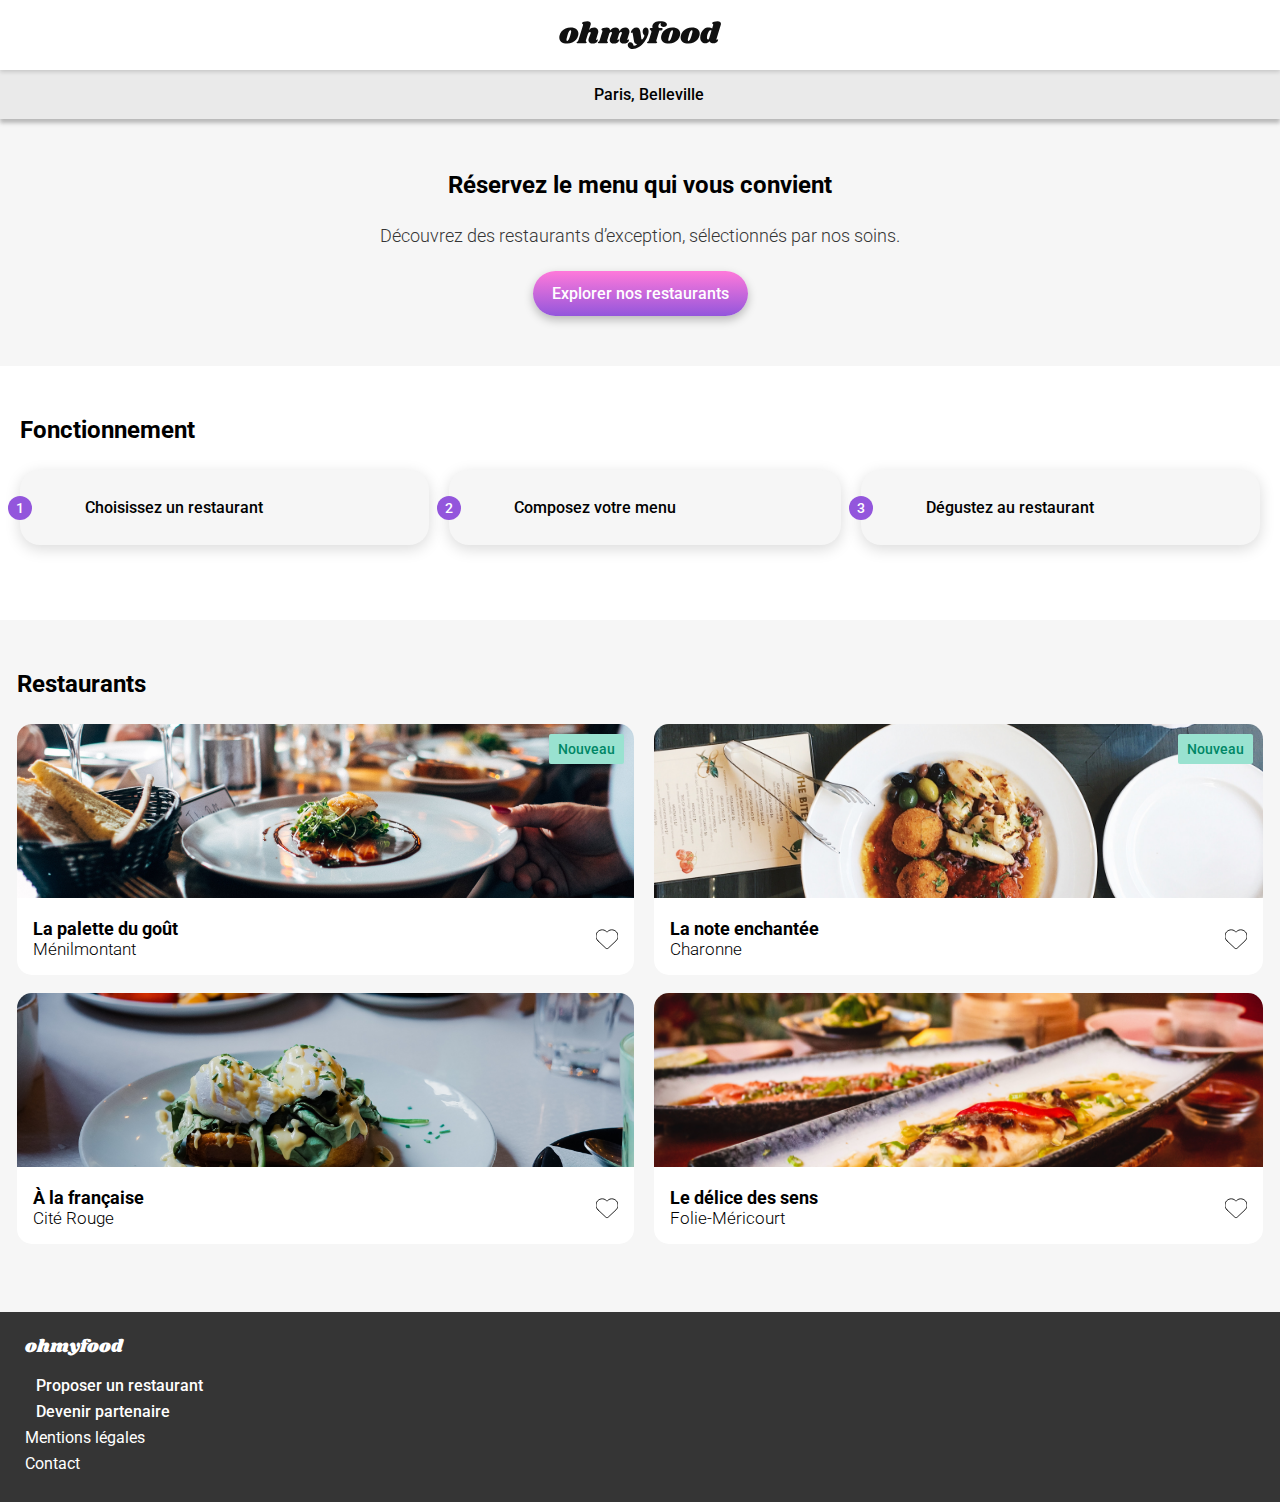
==== commit a7ef3a2e: "Implémentation du responsive page d'accueil / animation + Page restaurant finit a 95 %" ====
--- a/index.html
+++ b/index.html
@@ -13,15 +13,15 @@
 </head>
 <body>
         <header class="header">
-            <section class="header__logo">
+            <article class="header__logo">
                 <img src="images/logo/ohmyfood@2x.svg" alt="logo" width="162" height="44">
-            </section>
-            <section class="header__localisation">
+            </article>
+            <article class="header__localisation">
                 <article class="header__localisation__value">
                     <i class="fas fa-map-marker-alt"></i>
                     <p>Paris, Belleville</p>
                 </article>
-            </section>
+            </article>
         </header>
         <main>
             <section class="hero">
@@ -30,41 +30,43 @@
                 <a href="#" class="hero__link">Explorer nos restaurants</a>
             </section>
 
-            <section class="working">
-                <h2 class="working__title">Fonctionnement</h2>
-                 <article class="working__cards">
-                    <div class="working__cards__number">
-                        <p>1</p>
-                    </div>
-                    <div class="working__cards__content">
-                        <i class="fas fa-mobile-screen-button"></i>
-                        <h3 class="working__cards__content__title">Choisissez un restaurant</h3>
-                    </div>
-                 </article>
-                 <article class="working__cards">
-                    <div class="working__cards__number">
-                        <p>2</p>
-                    </div>
-                    <div class="working__cards__content">
-                        <i class="fas fa-list"></i>
-                        <h3 class="working__cards__content__title">Composez votre menu</h3>
-                    </div>
-                 </article>
-                 <article class="working__cards">
-                    <div class="working__cards__number">
-                        <p>3</p>
-                    </div>
-                    <div class="working__cards__content">
-                        <i class="fas fa-store purple"></i>
-                        <h3 class="working__cards__content__title">Dégustez au restaurant</h3>
-                    </div>
-                 </article>
-            </section>
+            <div class="working">
+                <section class="working__section">
+                    <h2 class="working__section__title">Fonctionnement</h2>
+                    <article class="working__section__cards">
+                        <div class="working__section__cards__number">
+                            <p>1</p>
+                        </div>
+                        <div class="working__section__cards__content">
+                            <i class="fas fa-mobile-screen-button"></i>
+                            <h3 class="working__section__cards__content__title">Choisissez un restaurant</h3>
+                        </div>
+                    </article>
+                    <article class="working__section__cards">
+                        <div class="working__section__cards__number">
+                            <p>2</p>
+                        </div>
+                        <div class="working__section__cards__content">
+                            <i class="fas fa-list"></i>
+                            <h3 class="working__section__cards__content__title">Composez votre menu</h3>
+                        </div>
+                    </article>
+                    <article class="working__section__cards">
+                        <div class="working__section__cards__number">
+                            <p>3</p>
+                        </div>
+                        <div class="working__section__cards__content">
+                            <i class="fas fa-store purple"></i>
+                            <h3 class="working__section__cards__content__title">Dégustez au restaurant</h3>
+                        </div>
+                    </article>
+                </section>
+            </div>
 
             <section class="restaurant">
-                <h2 class="restaurant__title">Fonctionnement</h2>
+                <h2 class="restaurant__title">Restaurants</h2>
                 <article class="restaurant__cards new">
-                    <a href="#" class="restaurant__cards__content">
+                    <a href="restaurants/lapalette.html" class="restaurant__cards__content">
                         <img src="images/restaurants/jay-wennington-N_Y88TWmGwA-unsplash.jpg" alt="un bon petit plat de grand mère" >
                         <div class="restaurant__cards__content__info">
                             <h3 class="restaurant__cards__content__info__title">La palette du goût</h3>
@@ -151,14 +153,14 @@
         </main> 
         <footer class="footer">
             <h2 class="footer__title">ohmyfood</h2>
-            <section class="footer__menu">
+            <div class="footer__menu">
                 <ul class="footer__menu__content">
                     <li><a class="footer__menu__content--gras" href="#"><span><i class="fa-solid fa-utensils"></i></span>Proposer un restaurant</a></li>
                     <li><a class="footer__menu__content--gras" href="#"><span><i class="fa-solid fa-handshake-angle"></i></span>Devenir partenaire</a></li>
                     <li><a href="#">Mentions légales</a></li>
                     <li><a href="#">Contact</a></li>
                 </ul>
-            </section>
+            </div>
         </footer>
 </body>
 </html>--- a/sass/main.css
+++ b/sass/main.css
@@ -31,6 +31,12 @@
   font-family: "Roboto", sans-serif;
 }
 
+@media (min-width: 1440px) {
+  section {
+    max-width: 1080px;
+    margin: auto;
+  }
+}
 .header {
   box-shadow: 0px 4px 4px 0px rgba(0, 0, 0, 0.2509803922);
   position: fixed;
@@ -71,16 +77,20 @@
   margin-top: 121px;
 }
 
-.hero > * {
-  margin-bottom: 25px;
-}
-
 .hero {
   padding: 50px 20px;
   text-align: center;
 }
+.hero > * {
+  margin-bottom: 25px;
+}
 .hero__title {
   margin-bottom: 26px;
+}
+@media (min-width: 1440px) {
+  .hero__title {
+    font-size: 40px;
+  }
 }
 .hero__subtitle {
   font-family: "Roboto", sans-serif;
@@ -114,10 +124,15 @@
   padding: 50px 20px;
   background-color: #FFF;
 }
-.working__title {
+.working__section__title {
   margin-bottom: 26px;
 }
-.working__cards {
+@media (min-width: 1024px) {
+  .working__section__title {
+    grid-area: A;
+  }
+}
+.working__section__cards {
   display: flex;
   flex-direction: row;
   background-color: #F6F6F6;
@@ -128,7 +143,7 @@
   position: relative;
   z-index: 1;
 }
-.working__cards__number {
+.working__section__cards__number {
   display: flex;
   justify-content: center;
   align-items: center;
@@ -140,26 +155,34 @@
   left: -12px;
   top: calc(50% - 12px);
 }
-.working__cards__number p {
+.working__section__cards__number p {
   font-family: "Roboto", sans-serif;
   font-weight: 500;
   font-size: 14px;
   color: #FFF;
 }
-.working__cards__content {
+.working__section__cards__content {
   display: flex;
   flex-direction: row;
   -moz-column-gap: 27px;
        column-gap: 27px;
 }
-.working__cards__content__title {
+.working__section__cards__content__title {
   font-family: "Roboto", sans-serif;
   font-size: 16px;
   font-weight: 500;
 }
 @media (max-width: 340px) {
-  .working__cards__content__title {
+  .working__section__cards__content__title {
     font-size: 14px;
+  }
+}
+@media (min-width: 1024px) {
+  .working__section {
+    display: grid;
+    grid-template-areas: "A A A" "B B B";
+    -moz-column-gap: 20px;
+         column-gap: 20px;
   }
 }
 
@@ -196,6 +219,11 @@
 .restaurant__title {
   margin-bottom: 26px;
 }
+@media (min-width: 1024px) {
+  .restaurant__title {
+    grid-area: A;
+  }
+}
 .restaurant__cards {
   display: flex;
   flex-direction: column;
@@ -243,6 +271,10 @@
 .restaurant__cards__content__info__checkbox {
   display: none;
 }
+.restaurant__cards__content__info__checkbox:checked + label svg path {
+  fill: url("#gradient-horizontal");
+  stroke: none;
+}
 .restaurant__cards__content__info label {
   display: flex;
   justify-content: center;
@@ -256,10 +288,13 @@
   height: 22px;
   cursor: pointer;
 }
-
-.restaurant__cards__content__info__checkbox:checked + label svg path {
-  fill: url("#gradient-horizontal");
-  stroke: none;
+@media (min-width: 1024px) {
+  .restaurant {
+    display: grid;
+    grid-template-areas: "A A" "B B" "B B";
+    -moz-column-gap: 20px;
+         column-gap: 20px;
+  }
 }
 
 .footer {
@@ -272,10 +307,37 @@
   font-weight: 400;
   color: #FFF;
 }
+@media (min-width: 1441px) {
+  .footer__title {
+    grid-column: 2;
+    grid-row: 1;
+    justify-self: flex-end;
+    align-self: flex-end;
+  }
+}
+@media (min-width: 1441px) {
+  .footer__menu {
+    grid-column: 1;
+    grid-row: 1;
+    justify-self: flex-end;
+  }
+}
 .footer__menu__content {
   list-style-type: none;
   margin-bottom: 0;
   padding-left: 0;
+}
+@media (min-width: 1441px) {
+  .footer__menu__content {
+    display: flex;
+    flex-direction: row;
+    align-items: flex-end;
+  }
+}
+@media (min-width: 1441px) {
+  .footer__menu__content li:nth-child(2) {
+    margin-right: 30px;
+  }
 }
 .footer__menu__content li a {
   display: inline-block;
@@ -283,9 +345,249 @@
   color: #FFF;
   margin-bottom: 7px;
 }
+@media (min-width: 1441px) {
+  .footer__menu__content li a {
+    margin-right: 7px;
+    margin-bottom: 0;
+  }
+}
 .footer__menu__content--gras {
   font-weight: 500;
 }
 .footer__menu__content--gras span {
   margin-right: 11px;
+}
+@media (min-width: 1441px) {
+  .footer {
+    display: grid;
+    grid-template-columns: 90% 1fr;
+    grid-template-rows: auto;
+    -moz-column-gap: 20px;
+         column-gap: 20px;
+    padding: 55px 25px 30px 0;
+  }
+}
+
+.header__restaurant {
+  box-shadow: 0px 4px 4px 0px rgba(0, 0, 0, 0.2509803922);
+  position: fixed;
+  top: 0;
+  left: 0;
+  width: 100%;
+  background-color: #fff;
+  z-index: 10;
+  display: flex;
+  flex-direction: row;
+  align-items: center;
+}
+.header__restaurant__logo {
+  display: grid;
+  justify-content: center;
+  position: absolute;
+  z-index: 2;
+  left: calc(50% - 81px);
+}
+.header__restaurant a {
+  display: flex;
+  top: calc(50% - 11px);
+  position: relative;
+  width: 22px;
+  height: 22px;
+  margin: 0 45px 0 17px;
+  padding: 17px 0;
+}
+
+.restaurants {
+  background-color: #FFF;
+  margin-top: 56px;
+}
+.restaurants__hero img {
+  -o-object-fit: cover;
+     object-fit: cover;
+  width: 100%;
+}
+@media (min-width: 410px) {
+  .restaurants__hero img {
+    height: 100%;
+  }
+}
+@media (min-width: 1024px) {
+  .restaurants__hero img {
+    height: 383px;
+  }
+}
+.restaurants__menu {
+  display: grid;
+  background-color: #F6F6F6;
+  border-top-right-radius: 32px;
+  border-top-left-radius: 32px;
+  margin-top: -32px;
+  z-index: 3;
+  position: relative;
+}
+.restaurants__menu__headline {
+  display: flex;
+  flex-direction: row;
+  justify-content: space-between;
+  align-items: center;
+  padding: 32px 17px 32px 17px;
+}
+@media (min-width: 1024px) {
+  .restaurants__menu__headline {
+    justify-content: center;
+  }
+}
+.restaurants__menu__headline__title {
+  font-family: "Shrikhand", sans-serif;
+  font-size: 28px;
+  font-weight: 400;
+  margin-right: 15px;
+}
+.restaurants__menu__headline__checkbox {
+  display: none;
+}
+.restaurants__menu__headline__checkbox:checked + label svg path {
+  fill: url("#gradient-horizontal");
+  stroke: none;
+}
+.restaurants__menu__headline label {
+  display: flex;
+  justify-content: center;
+  align-items: center;
+  justify-self: flex-end;
+  overflow: visible;
+  position: relative;
+  grid-area: B;
+  width: 22px;
+  height: 22px;
+  cursor: pointer;
+}
+.restaurants__menu__entree, .restaurants__menu__main, .restaurants__menu__dessert {
+  margin-left: 13px;
+  margin-right: 13px;
+}
+@media (min-width: 1024px) {
+  .restaurants__menu__entree, .restaurants__menu__main, .restaurants__menu__dessert {
+    width: 634px;
+    margin: 0 auto;
+  }
+}
+.restaurants__menu__entree__title, .restaurants__menu__main__title, .restaurants__menu__dessert__title {
+  font-family: "Roboto", sans-serif;
+  font-size: 16px;
+  font-weight: 300;
+  text-transform: uppercase;
+  position: relative;
+  margin-bottom: 22px;
+}
+.restaurants__menu__entree__title:after, .restaurants__menu__main__title:after, .restaurants__menu__dessert__title:after {
+  content: "";
+  width: 40px;
+  height: 3px;
+  background-color: #99e2d0;
+  position: absolute;
+  bottom: -10px;
+  left: 0;
+}
+.restaurants__menu__entree__checkbox, .restaurants__menu__main__checkbox, .restaurants__menu__dessert__checkbox {
+  display: none;
+}
+.restaurants__menu__entree__checkbox:checked + label div:last-child, .restaurants__menu__main__checkbox:checked + label div:last-child, .restaurants__menu__dessert__checkbox:checked + label div:last-child {
+  margin-right: 0px;
+}
+.restaurants__menu__entree__card, .restaurants__menu__main__card, .restaurants__menu__dessert__card {
+  display: flex;
+  flex-direction: row;
+  background-color: #FFFFFF;
+  box-shadow: 0px 4.0114941597px 15.0431032181px 0px rgba(0, 0, 0, 0.1019607843);
+  border-radius: 15px;
+  margin-bottom: 10px;
+  row-gap: 5px;
+  -moz-column-gap: 5px;
+       column-gap: 5px;
+  max-height: 72px;
+  max-width: 294px;
+  overflow: hidden;
+  cursor: pointer;
+}
+@media (min-width: 375px) {
+  .restaurants__menu__entree__card, .restaurants__menu__main__card, .restaurants__menu__dessert__card {
+    max-width: 349px;
+  }
+}
+@media (min-width: 425px) {
+  .restaurants__menu__entree__card, .restaurants__menu__main__card, .restaurants__menu__dessert__card {
+    max-width: 100%;
+  }
+}
+.restaurants__menu__entree__card__info, .restaurants__menu__main__card__info, .restaurants__menu__dessert__card__info {
+  display: flex;
+  flex-direction: column;
+  flex-grow: 1;
+  padding: 16px 0px 16px 15px;
+  white-space: nowrap;
+  overflow-x: hidden;
+  text-overflow: ellipsis;
+}
+.restaurants__menu__entree__card__info__title, .restaurants__menu__main__card__info__title, .restaurants__menu__dessert__card__info__title {
+  font-family: "Roboto", sans-serif;
+  font-size: 18px;
+  font-weight: 500;
+  display: inline-block;
+  overflow-x: hidden;
+  text-overflow: ellipsis;
+  white-space: nowrap;
+}
+.restaurants__menu__entree__card__info__subtitle, .restaurants__menu__main__card__info__subtitle, .restaurants__menu__dessert__card__info__subtitle {
+  font-family: "Roboto", sans-serif;
+  font-size: 15px;
+  font-weight: 300;
+  color: #000;
+  overflow-x: hidden;
+  text-overflow: ellipsis;
+  white-space: nowrap;
+}
+.restaurants__menu__entree__card__price, .restaurants__menu__main__card__price, .restaurants__menu__dessert__card__price {
+  font-family: "Roboto", sans-serif;
+  font-size: 15px;
+  font-weight: 700;
+  display: flex;
+  justify-content: center;
+  align-items: flex-end;
+  justify-self: flex-end;
+  padding: 16px 15px 16px 0px;
+}
+.restaurants__menu__entree__card__check, .restaurants__menu__main__card__check, .restaurants__menu__dessert__card__check {
+  background-color: #99e2d0;
+  display: flex;
+  justify-content: center;
+  align-items: center;
+  transition: 0.5s ease-in-out;
+  height: 72px;
+  width: 49px;
+  margin-right: -49px;
+}
+.restaurants__menu__entree__card__check i, .restaurants__menu__main__card__check i, .restaurants__menu__dessert__card__check i {
+  color: #FFF;
+  font-size: 20px;
+}
+.restaurants__menu__link {
+  display: inline-block;
+  text-align: center;
+  text-decoration: none;
+  color: #FFF;
+  font-family: "Roboto", sans-serif;
+  font-size: 16px;
+  font-weight: 500;
+  margin: 40px auto;
+  padding: 16px 48px;
+  box-shadow: 0px 4px 10px 0px rgba(0, 0, 0, 0.2509803922);
+  border-radius: 25px;
+  background: linear-gradient(0deg, rgb(147, 86, 220) 0%, rgb(255, 121, 218) 100%);
+  transition: 0.2s ease-in-out;
+  opacity: 100%;
+}
+.restaurants__menu__link:hover {
+  opacity: 85%;
+  box-shadow: 0px 6px 10px 0px rgba(0, 0, 0, 0.2509803922);
 }/*# sourceMappingURL=main.css.map */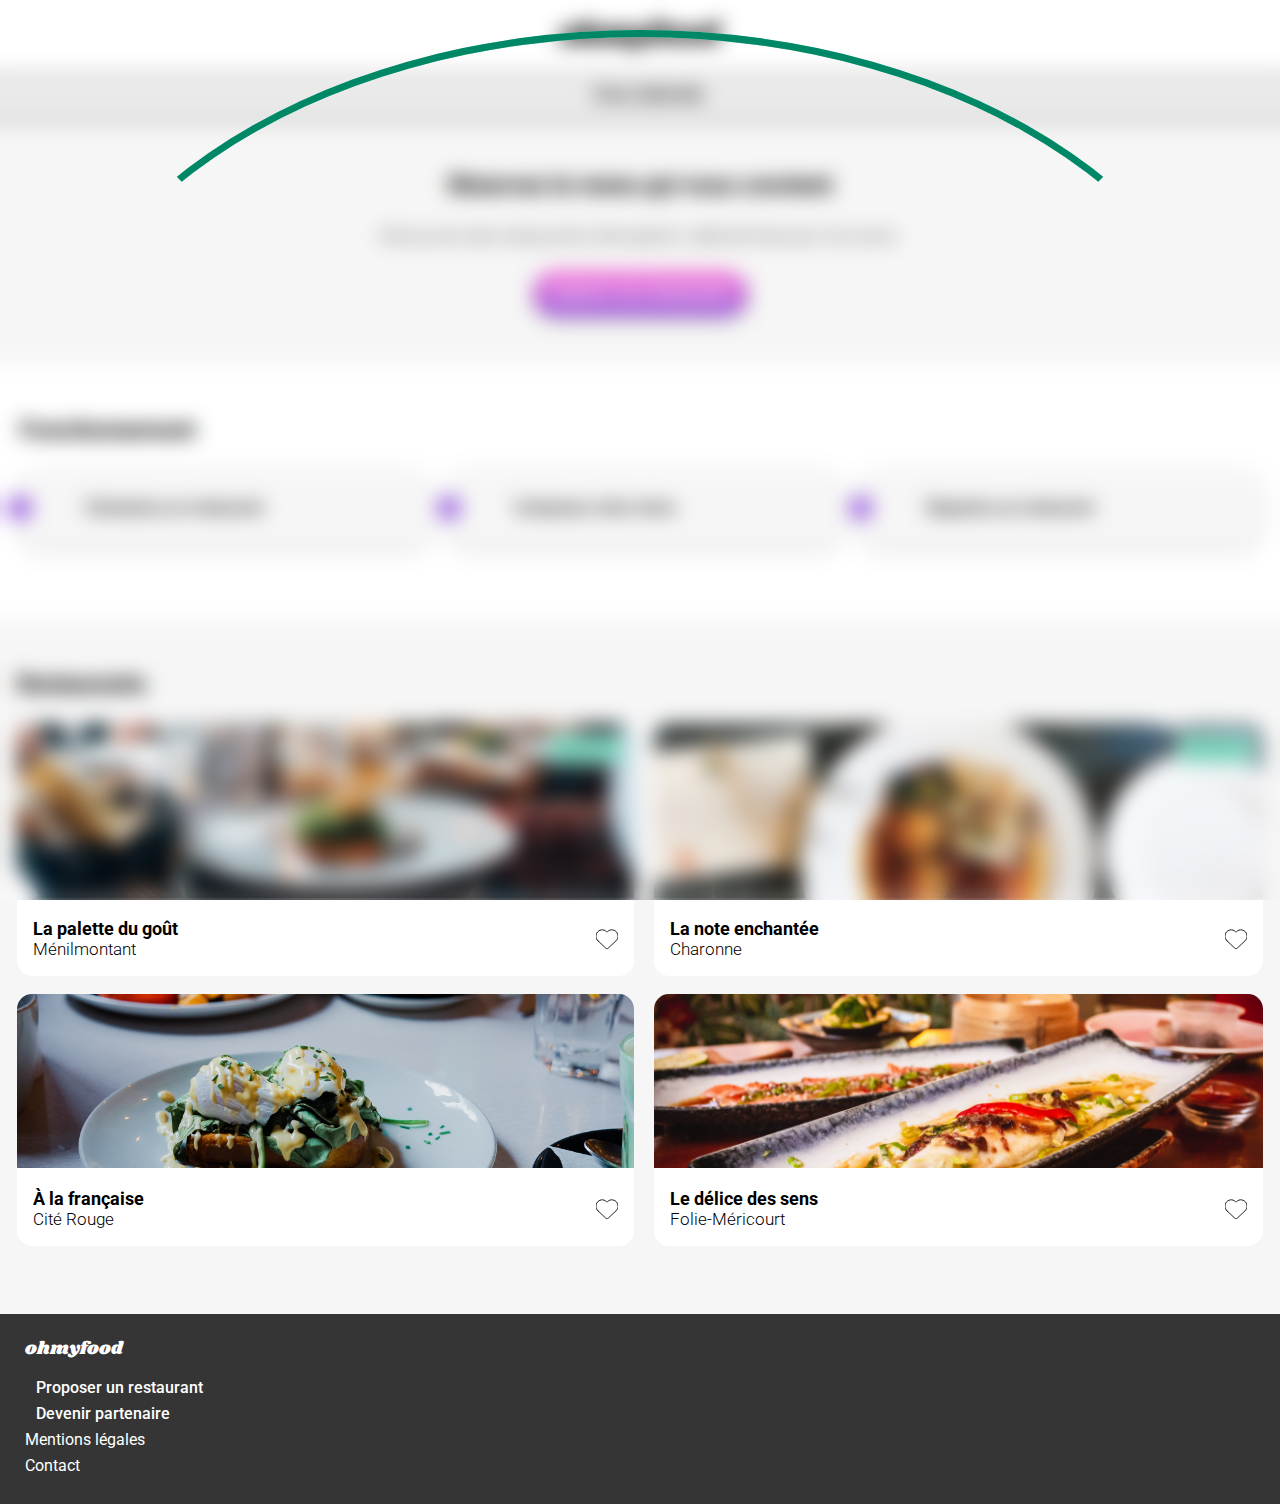
==== commit aefb4f7b: "Corriger les erreurs pour le validator W3c" ====
--- a/index.html
+++ b/index.html
@@ -12,6 +12,10 @@
     <link rel="stylesheet" href="./sass/main.css">
 </head>
 <body>
+        <div class="loader">
+            <div class="loader__background--glass">
+            <div class="loader__circle"></div></div>
+        </div>
         <header class="header">
             <article class="header__logo">
                 <img src="images/logo/ohmyfood@2x.svg" alt="logo" width="162" height="44">
@@ -66,7 +70,8 @@
             <section class="restaurant">
                 <h2 class="restaurant__title">Restaurants</h2>
                 <article class="restaurant__cards new">
-                    <a href="restaurants/lapalette.html" class="restaurant__cards__content">
+                    <div class="restaurant__cards__content">
+                    <a href="restaurants/lapalette.html" class="restaurant__cards__content__link"></a>
                         <img src="images/restaurants/jay-wennington-N_Y88TWmGwA-unsplash.jpg" alt="un bon petit plat de grand mère" >
                         <div class="restaurant__cards__content__info">
                             <h3 class="restaurant__cards__content__info__title">La palette du goût</h3>
@@ -75,19 +80,14 @@
                             <label for="checkbox1">   
                                 <svg xmlns="http://www.w3.org/2000/svg" viewBox="0 0 512 512">
                                     <path fill="white" stroke="black" stroke-width="20" stroke-linecap="round" stroke-linejoin="round" stroke-miterlimit="10" d="M47.6 300.4L228.3 469.1c7.5 7 17.4 10.9 27.7 10.9s20.2-3.9 27.7-10.9L464.4 300.4c30.4-28.3 47.6-68 47.6-109.5v-5.8c0-69.9-50.5-129.5-119.4-141C347 36.5 300.6 51.4 268 84L256 96 244 84c-32.6-32.6-79-47.5-124.6-39.9C50.5 55.6 0 115.2 0 185.1v5.8c0 41.5 17.2 81.2 47.6 109.5z"/>
-                                    <defs>
-                                        <linearGradient id="gradient-horizontal" x2="0" y2="1">
-                                            <stop offset="0%" stop-color="#9356dc" />
-                                            <stop offset="100%" stop-color="#ff79da" />
-                                        </linearGradient>
-                                    </defs>
                                 </svg>
                             </label> 
                         </div>
-                    </a>
+                    </div>
                 </article>
                 <article class="restaurant__cards new">
-                    <a href="#" class="restaurant__cards__content">
+                    <div class="restaurant__cards__content">
+                    <a href="./restaurants/lanote.html" class="restaurant__cards__content__link"></a>
                         <img src="images/restaurants/stil-u2Lp8tXIcjw-unsplash.jpg" alt="un plat principal à base de pomme de terre et de viande" width="340">
                         <div class="restaurant__cards__content__info">
                             <h3 class="restaurant__cards__content__info__title">La note enchantée</h3>
@@ -96,19 +96,14 @@
                             <label for="checkbox2"> 
                             <svg xmlns="http://www.w3.org/2000/svg" viewBox="0 0 512 512">
                                 <path fill="white" stroke="black" stroke-width="20" stroke-linecap="round" stroke-linejoin="round" stroke-miterlimit="10" d="M47.6 300.4L228.3 469.1c7.5 7 17.4 10.9 27.7 10.9s20.2-3.9 27.7-10.9L464.4 300.4c30.4-28.3 47.6-68 47.6-109.5v-5.8c0-69.9-50.5-129.5-119.4-141C347 36.5 300.6 51.4 268 84L256 96 244 84c-32.6-32.6-79-47.5-124.6-39.9C50.5 55.6 0 115.2 0 185.1v5.8c0 41.5 17.2 81.2 47.6 109.5z"/>
-                                <defs>
-                                    <linearGradient id="gradient-horizontal" x2="0" y2="1">
-                                        <stop offset="0%" stop-color="#9356dc" />
-                                        <stop offset="100%" stop-color="#ff79da" />
-                                    </linearGradient>
-                                </defs>
                             </svg>
                             </label>
                         </div>
-                    </a>
+                    </div>
                 </article>
                 <article class="restaurant__cards">
-                    <a href="#" class="restaurant__cards__content">
+                    <div class="restaurant__cards__content">
+                    <a href="./restaurants/lafrançaise.html" class="restaurant__cards__content__link"></a>
                         <img src="images/restaurants/toa-heftiba-DQKerTsQwi0-unsplash.jpg" alt="une entrée à base d'oeuf" width="340">
                         <div class="restaurant__cards__content__info">
                             <h3 class="restaurant__cards__content__info__title">À la française</h3>
@@ -117,19 +112,14 @@
                             <label for="checkbox3"> 
                             <svg xmlns="http://www.w3.org/2000/svg" viewBox="0 0 512 512">
                                 <path fill="white" stroke="black" stroke-width="20" stroke-linecap="round" stroke-linejoin="round" stroke-miterlimit="10" d="M47.6 300.4L228.3 469.1c7.5 7 17.4 10.9 27.7 10.9s20.2-3.9 27.7-10.9L464.4 300.4c30.4-28.3 47.6-68 47.6-109.5v-5.8c0-69.9-50.5-129.5-119.4-141C347 36.5 300.6 51.4 268 84L256 96 244 84c-32.6-32.6-79-47.5-124.6-39.9C50.5 55.6 0 115.2 0 185.1v5.8c0 41.5 17.2 81.2 47.6 109.5z"/>
-                                <defs>
-                                    <linearGradient id="gradient-horizontal" x2="0" y2="1">
-                                        <stop offset="0%" stop-color="#9356dc" />
-                                        <stop offset="100%" stop-color="#ff79da" />
-                                    </linearGradient>
-                                </defs>
                             </svg>
                             </label>
                         </div>
-                    </a>
+                    </div>
                 </article>
                 <article class="restaurant__cards">
-                    <a href="#" class="restaurant__cards__content">
+                    <div class="restaurant__cards__content">
+                    <a href="./restaurants/ledelice.html" class="restaurant__cards__content__link"></a>
                         <img src="images/restaurants/louis-hansel-shotsoflouis-qNBGVyOCY8Q-unsplash.jpg" alt="un bon petit plat de grand mère" >
                         <div class="restaurant__cards__content__info">
                             <h3 class="restaurant__cards__content__info__title">Le délice des sens</h3>
@@ -147,7 +137,7 @@
                                 </svg>
                             </label> 
                         </div>
-                    </a>
+                    </div>
                 </article>
             </section>
         </main> 
--- a/sass/main.css
+++ b/sass/main.css
@@ -35,6 +35,68 @@
   section {
     max-width: 1080px;
     margin: auto;
+  }
+}
+.loader {
+  position: fixed;
+  display: grid;
+  inset: 0;
+  z-index: 20;
+  animation: start 300ms forwards 2s;
+  transform-origin: center;
+}
+.loader__background--glass {
+  height: 100vh;
+  width: 100vw;
+  display: flex;
+  -webkit-backdrop-filter: blur(10px);
+          backdrop-filter: blur(10px);
+}
+.loader__circle {
+  margin: auto;
+  width: 250px;
+  height: 250px;
+  border-radius: 50%;
+  animation: circle 2s linear infinite;
+}
+.loader__circle:before, .loader__circle:after {
+  content: "";
+  position: absolute;
+  border-radius: 50%;
+  border: 7px solid transparent;
+}
+.loader__circle:before {
+  top: 30px;
+  left: 30px;
+  right: 30px;
+  bottom: 30px;
+  border-top-color: #99e2d0;
+  animation: circle 1.5s linear 4.5s infinite;
+}
+.loader__circle:after {
+  top: 30px;
+  left: 30px;
+  right: 30px;
+  bottom: 30px;
+  border-top-color: #008766;
+  animation: circle 1.5s linear infinite;
+}
+
+@keyframes circle {
+  0% {
+    transform: rotate(0deg);
+  }
+  100% {
+    transform: rotate(360deg);
+  }
+}
+@keyframes start {
+  0% {
+    transform: scale(1);
+  }
+  100% {
+    transform: scale(0);
+    display: none;
   }
 }
 .header {
@@ -233,11 +295,22 @@
   background-color: #FFF;
   border-radius: 15px;
   text-decoration: none;
+  width: 100%;
+  height: 252px;
+  position: relative;
 }
 @media (max-width: 374px) {
   .restaurant__cards__content {
     max-width: 286px;
   }
+}
+.restaurant__cards__content__link {
+  position: absolute;
+  width: 100%;
+  height: 100%;
+  top: 0;
+  left: 0;
+  z-index: 1;
 }
 .restaurant__cards__content img {
   border-top-right-radius: 15px;
@@ -287,6 +360,7 @@
   width: 22px;
   height: 22px;
   cursor: pointer;
+  z-index: 3;
 }
 @media (min-width: 1024px) {
   .restaurant {
@@ -430,7 +504,7 @@
   flex-direction: row;
   justify-content: space-between;
   align-items: center;
-  padding: 32px 17px 32px 17px;
+  padding: 32px 17px 0 17px;
 }
 @media (min-width: 1024px) {
   .restaurants__menu__headline {
@@ -447,7 +521,7 @@
   display: none;
 }
 .restaurants__menu__headline__checkbox:checked + label svg path {
-  fill: url("#gradient-horizontal");
+  fill: url(".gradient-horizontal");
   stroke: none;
 }
 .restaurants__menu__headline label {
@@ -463,6 +537,7 @@
   cursor: pointer;
 }
 .restaurants__menu__entree, .restaurants__menu__main, .restaurants__menu__dessert {
+  margin-top: 30px;
   margin-left: 13px;
   margin-right: 13px;
 }
@@ -492,7 +567,7 @@
 .restaurants__menu__entree__checkbox, .restaurants__menu__main__checkbox, .restaurants__menu__dessert__checkbox {
   display: none;
 }
-.restaurants__menu__entree__checkbox:checked + label div:last-child, .restaurants__menu__main__checkbox:checked + label div:last-child, .restaurants__menu__dessert__checkbox:checked + label div:last-child {
+.restaurants__menu__entree__checkbox:checked + label span:last-child, .restaurants__menu__main__checkbox:checked + label span:last-child, .restaurants__menu__dessert__checkbox:checked + label span:last-child {
   margin-right: 0px;
 }
 .restaurants__menu__entree__card, .restaurants__menu__main__card, .restaurants__menu__dessert__card {
@@ -523,7 +598,7 @@
 .restaurants__menu__entree__card__info, .restaurants__menu__main__card__info, .restaurants__menu__dessert__card__info {
   display: flex;
   flex-direction: column;
-  flex-grow: 1;
+  flex: 1;
   padding: 16px 0px 16px 15px;
   white-space: nowrap;
   overflow-x: hidden;
